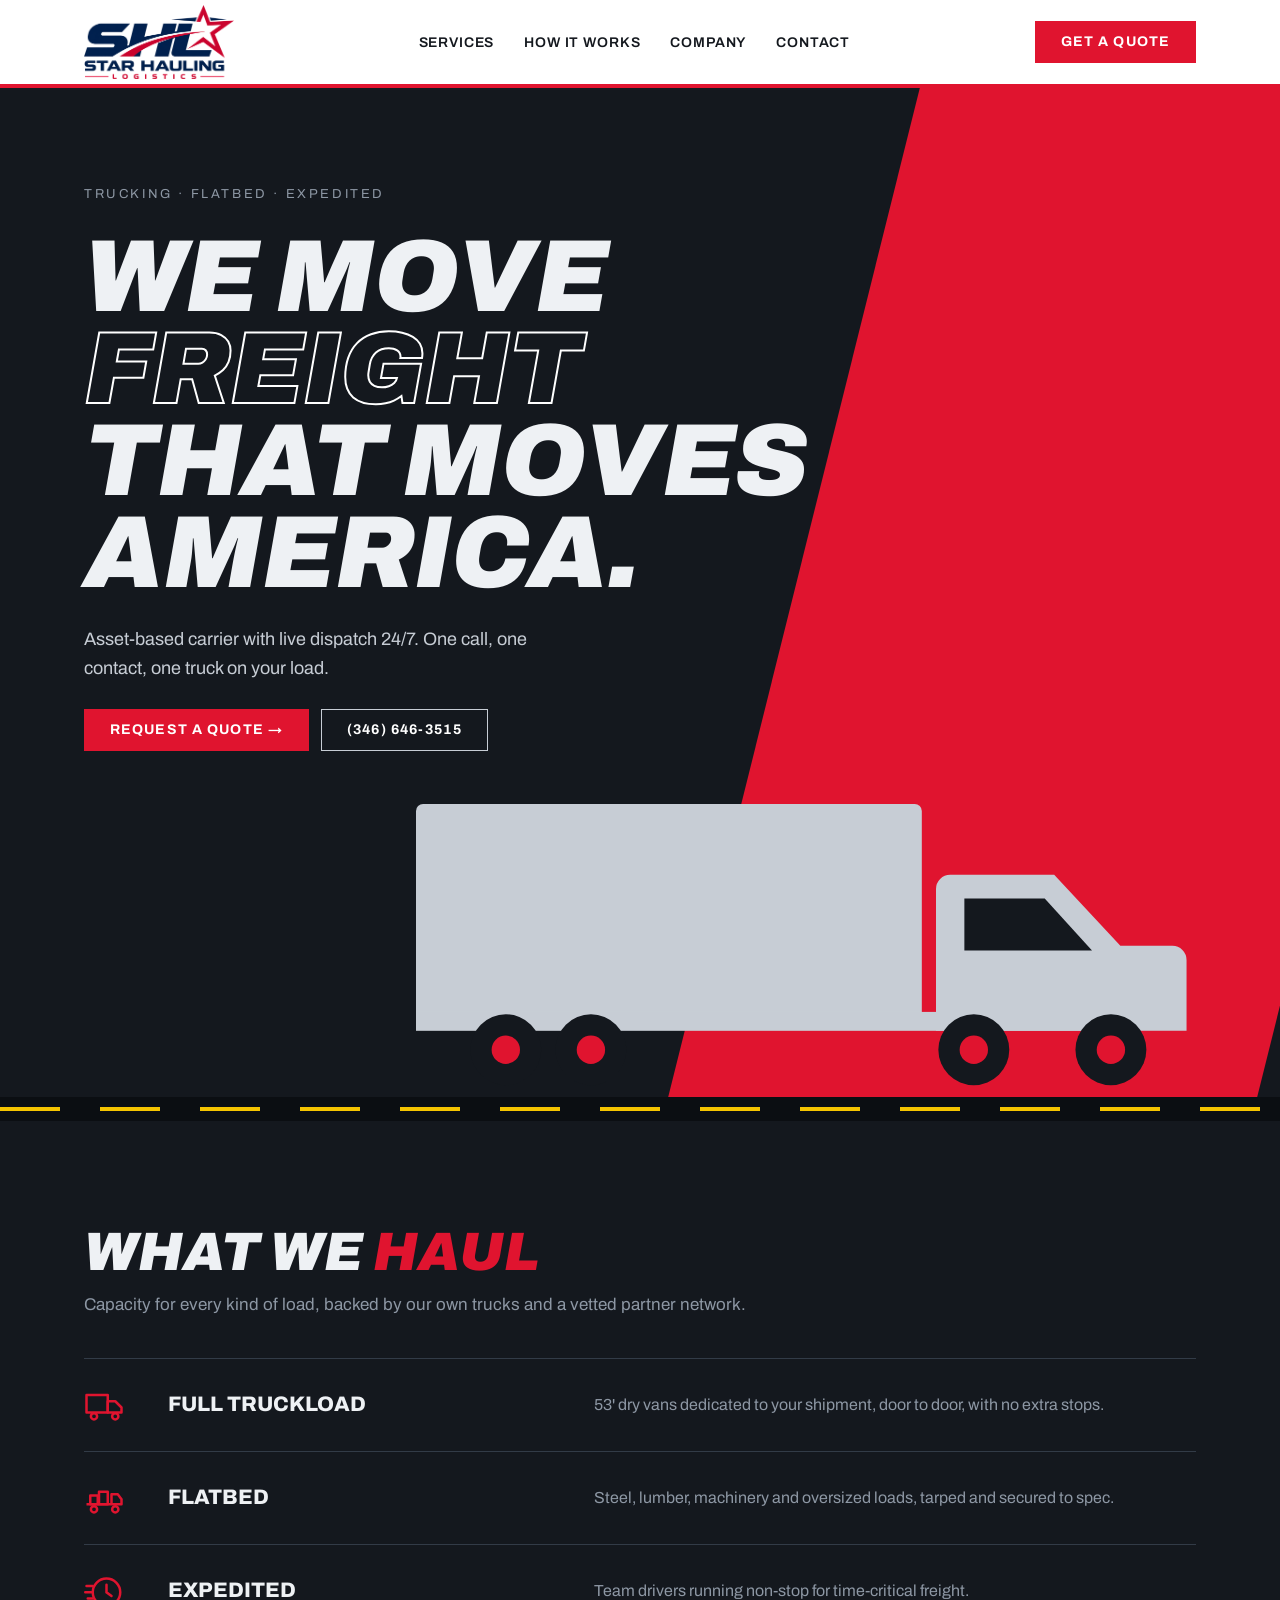
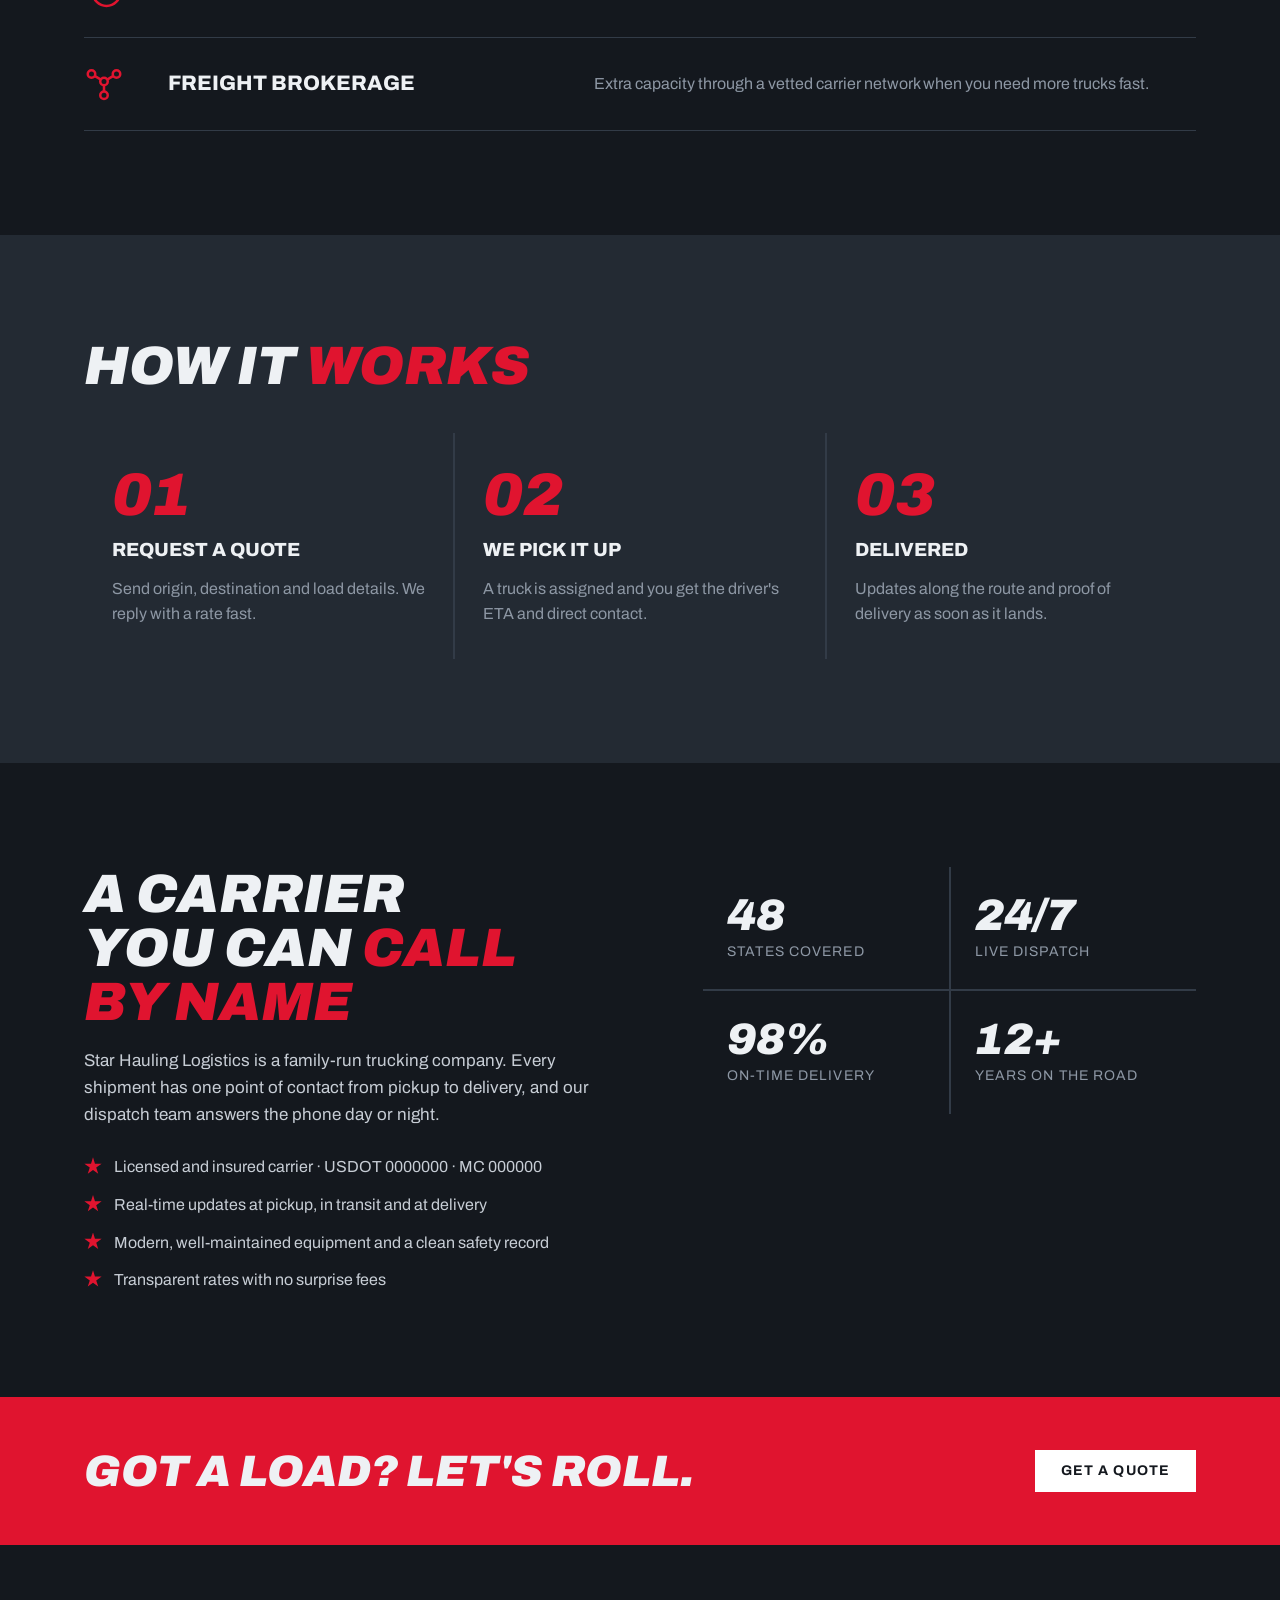
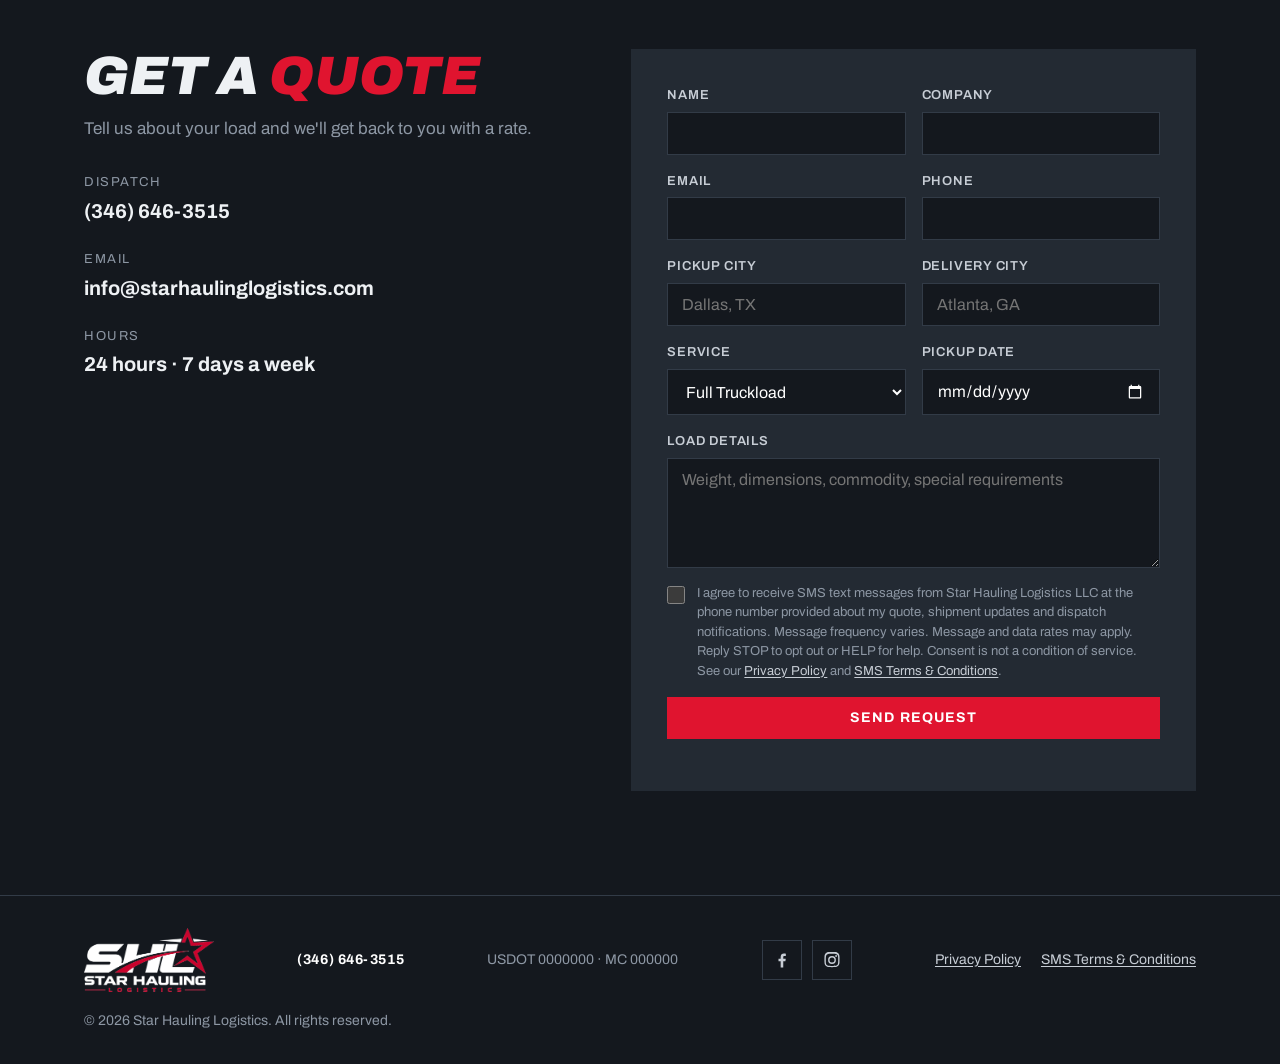
==== index.html @ f2bea444 "Remove quote form honeypot that browser autofill could trip Chrome autofill can fill hidden inputs; " ====
<!doctype html>
<html lang="en">
<head>
  <meta charset="utf-8">
  <meta name="viewport" content="width=device-width, initial-scale=1">
  <title>Star Hauling Logistics | Trucking, Flatbed &amp; Expedited Freight</title>
  <meta name="description" content="Star Hauling Logistics is an asset-based trucking company offering full truckload, flatbed, expedited freight and brokerage with 24/7 live dispatch.">
  <meta name="robots" content="noindex, nofollow">
  <meta property="og:title" content="Star Hauling Logistics">
  <meta property="og:description" content="Full truckload, flatbed and expedited freight with 24/7 live dispatch.">
  <meta property="og:image" content="assets/logo.png">
  <meta name="theme-color" content="#14181E">
  <link rel="icon" href="assets/favicon.ico" sizes="any">
  <link rel="icon" type="image/png" href="assets/favicon.png">
  <link rel="apple-touch-icon" href="assets/apple-touch-icon.png">
  <link rel="preconnect" href="https://fonts.googleapis.com">
  <link rel="preconnect" href="https://fonts.gstatic.com" crossorigin>
  <link rel="stylesheet" href="https://fonts.googleapis.com/css2?family=Archivo:ital,wght@0,400;0,600;0,700;0,800;0,900;1,900&display=swap">
  <link rel="stylesheet" href="styles.css">
</head>
<body>
  <a class="skip" href="#main">Skip to content</a>

  <header class="site-header">
    <nav class="container nav" aria-label="Main">
      <a class="nav-logo" href="#top" aria-label="Star Hauling Logistics, home">
        <img src="assets/logo.png" alt="Star Hauling Logistics" width="640" height="314">
      </a>
      <button class="nav-toggle" type="button" aria-expanded="false" aria-controls="nav-links" aria-label="Open menu">
        <span></span><span></span><span></span>
      </button>
      <ul class="nav-links" id="nav-links">
        <li><a href="#services">Services</a></li>
        <li><a href="#how-it-works">How it works</a></li>
        <li><a href="#company">Company</a></li>
        <li><a href="#contact">Contact</a></li>
        <li class="mobile-cta"><a class="btn btn-red" href="#contact">Get a Quote</a></li>
      </ul>
      <a class="btn btn-red nav-cta" href="#contact">Get a Quote</a>
    </nav>
  </header>

  <main id="main">
    <section class="hero" id="top">
      <div class="container">
        <span class="tag">Trucking · Flatbed · Expedited</span>
        <h1>We move <span>freight</span> that moves America.</h1>
        <p class="lead">Asset-based carrier with live dispatch 24/7. One call, one contact, one truck on your load.</p>
        <div class="cta-row">
          <a class="btn btn-red" href="#contact">Request a Quote →</a>
          <a class="btn btn-line" href="tel:+13466463515">(346) 646-3515</a>
        </div>
        <svg class="truck" viewBox="0 0 330 132" role="img" aria-label="Star Hauling truck">
          <rect x="0" y="8" width="214" height="92" rx="3" fill="currentColor"/>
          <rect x="0" y="96" width="300" height="8" fill="currentColor"/>
          <path d="M220 104V44a6 6 0 0 1 6-6h44l28 30h22a6 6 0 0 1 6 6v30z" fill="currentColor"/>
          <path class="detail" d="M232 48h34l20 22h-54z"/>
          <g class="detail"><circle cx="38" cy="112" r="15"/><circle cx="74" cy="112" r="15"/><circle cx="236" cy="112" r="15"/><circle cx="294" cy="112" r="15"/></g>
          <g class="hub"><circle cx="38" cy="112" r="6"/><circle cx="74" cy="112" r="6"/><circle cx="236" cy="112" r="6"/><circle cx="294" cy="112" r="6"/></g>
        </svg>
      </div>
    </section>
    <div class="road" aria-hidden="true"></div>

    <section class="section" id="services">
      <div class="container">
        <div class="section-head">
          <h2 class="h2">What we <i>haul</i></h2>
          <p>Capacity for every kind of load, backed by our own trucks and a vetted partner network.</p>
        </div>
        <div class="rows">
          <div class="row">
            <svg viewBox="0 0 32 32" aria-hidden="true"><g fill="none" stroke="currentColor" stroke-width="2" stroke-linejoin="round"><rect x="2" y="8" width="17" height="14"/><path d="M19 13h6l5 5v4H19z"/><circle cx="8" cy="25" r="2.5"/><circle cx="25" cy="25" r="2.5"/></g></svg>
            <h3>Full Truckload</h3>
            <p>53' dry vans dedicated to your shipment, door to door, with no extra stops.</p>
          </div>
          <div class="row">
            <svg viewBox="0 0 32 32" aria-hidden="true"><g fill="none" stroke="currentColor" stroke-width="2" stroke-linejoin="round"><path d="M2 21h20M22 21V13h5l3 4v4h-8"/><rect x="5" y="14" width="6" height="7"/><rect x="12" y="11" width="7" height="10"/><circle cx="8" cy="25" r="2.5"/><circle cx="25" cy="25" r="2.5"/></g></svg>
            <h3>Flatbed</h3>
            <p>Steel, lumber, machinery and oversized loads, tarped and secured to spec.</p>
          </div>
          <div class="row">
            <svg viewBox="0 0 32 32" aria-hidden="true"><g fill="none" stroke="currentColor" stroke-width="2" stroke-linecap="round"><circle cx="18" cy="17" r="11"/><path d="M18 11v6l4 3M2 12h5M1 17h5M3 22h4"/></g></svg>
            <h3>Expedited</h3>
            <p>Team drivers running non-stop for time-critical freight.</p>
          </div>
          <div class="row">
            <svg viewBox="0 0 32 32" aria-hidden="true"><g fill="none" stroke="currentColor" stroke-width="2"><circle cx="6" cy="8" r="3"/><circle cx="26" cy="8" r="3"/><circle cx="16" cy="25" r="3"/><circle cx="16" cy="14" r="3"/><path d="M8.5 9.5l5 3M23.5 9.5l-5 3M16 17v5"/></g></svg>
            <h3>Freight Brokerage</h3>
            <p>Extra capacity through a vetted carrier network when you need more trucks fast.</p>
          </div>
        </div>
      </div>
    </section>

    <section class="section section-alt" id="how-it-works">
      <div class="container">
        <div class="section-head">
          <h2 class="h2">How it <i>works</i></h2>
        </div>
        <div class="steps">
          <div class="step"><b>01</b><h3>Request a quote</h3><p>Send origin, destination and load details. We reply with a rate fast.</p></div>
          <div class="step"><b>02</b><h3>We pick it up</h3><p>A truck is assigned and you get the driver's ETA and direct contact.</p></div>
          <div class="step"><b>03</b><h3>Delivered</h3><p>Updates along the route and proof of delivery as soon as it lands.</p></div>
        </div>
      </div>
    </section>

    <section class="section" id="company">
      <div class="container company">
        <div>
          <h2 class="h2">A carrier you can <i>call by name</i></h2>
          <p class="body">Star Hauling Logistics is a family-run trucking company. Every shipment has one point of contact from pickup to delivery, and our dispatch team answers the phone day or night.</p>
          <ul class="checks">
            <li>Licensed and insured carrier · USDOT 0000000 · MC 000000</li>
            <li>Real-time updates at pickup, in transit and at delivery</li>
            <li>Modern, well-maintained equipment and a clean safety record</li>
            <li>Transparent rates with no surprise fees</li>
          </ul>
        </div>
        <div class="facts">
          <div class="fact"><b>48</b><span>States covered</span></div>
          <div class="fact"><b>24/7</b><span>Live dispatch</span></div>
          <div class="fact"><b>98%</b><span>On-time delivery</span></div>
          <div class="fact"><b>12+</b><span>Years on the road</span></div>
        </div>
      </div>
    </section>

    <section class="band">
      <div class="container">
        <h2>Got a load? Let's roll.</h2>
        <a class="btn btn-white" href="#contact">Get a Quote</a>
      </div>
    </section>

    <section class="section" id="contact">
      <div class="container contact">
        <div class="contact-info">
          <div class="section-head" style="margin-bottom:8px">
            <h2 class="h2">Get a <i>quote</i></h2>
            <p>Tell us about your load and we'll get back to you with a rate.</p>
          </div>
          <div class="contact-item"><span>Dispatch</span><a href="tel:+13466463515">(346) 646-3515</a></div>
          <div class="contact-item"><span>Email</span><a href="mailto:info@starhaulinglogistics.com">info@starhaulinglogistics.com</a></div>
          <div class="contact-item"><span>Hours</span><p>24 hours · 7 days a week</p></div>
        </div>
        <form id="quote-form" action="https://formsubmit.co/ajax/info@starhaulinglogistics.com" method="POST" novalidate>
          <div class="two">
            <label for="f-name">Name<input id="f-name" name="name" autocomplete="name" required></label>
            <label for="f-company">Company<input id="f-company" name="company" autocomplete="organization"></label>
          </div>
          <div class="two">
            <label for="f-email">Email<input id="f-email" name="email" type="email" autocomplete="email" required></label>
            <label for="f-phone">Phone<input id="f-phone" name="phone" type="tel" autocomplete="tel"></label>
          </div>
          <div class="two">
            <label for="f-from">Pickup city<input id="f-from" name="pickup" placeholder="Dallas, TX" required></label>
            <label for="f-to">Delivery city<input id="f-to" name="delivery" placeholder="Atlanta, GA" required></label>
          </div>
          <div class="two">
            <label for="f-service">Service<select id="f-service" name="service"><option>Full Truckload</option><option>Flatbed</option><option>Expedited</option><option>Freight Brokerage</option></select></label>
            <label for="f-date">Pickup date<input id="f-date" name="date" type="date"></label>
          </div>
          <label for="f-details">Load details<textarea id="f-details" name="details" placeholder="Weight, dimensions, commodity, special requirements"></textarea></label>
          <label class="consent" for="f-sms">
            <input id="f-sms" name="sms_consent" type="checkbox" value="yes">
            <span>I agree to receive SMS text messages from Star Hauling Logistics LLC at the phone number provided about my quote, shipment updates and dispatch notifications. Message frequency varies. Message and data rates may apply. Reply STOP to opt out or HELP for help. Consent is not a condition of service. See our <a href="privacy.html">Privacy Policy</a> and <a href="terms.html">SMS Terms &amp; Conditions</a>.</span>
          </label>
          <button class="btn btn-red" type="submit">Send request</button>
          <p class="form-note" id="form-status" role="status" aria-live="polite"></p>
        </form>
      </div>
    </section>
  </main>

  <footer class="site-footer">
    <div class="container">
      <img src="assets/logo-white.png" alt="Star Hauling Logistics" width="640" height="314">
      <a class="footer-phone" href="tel:+13466463515">(346) 646-3515</a>
      <span>USDOT 0000000 · MC 000000</span>
      <nav class="social" aria-label="Social media">
        <a href="https://www.facebook.com/share/1PZ67UHdjr/?mibextid=wwXIfr" target="_blank" rel="noopener" aria-label="Star Hauling Logistics on Facebook">
          <svg viewBox="0 0 24 24" width="20" height="20" aria-hidden="true" focusable="false"><path fill="currentColor" d="M13.5 21v-7.5h2.6l.4-3h-3V8.6c0-.9.3-1.5 1.5-1.5h1.6V4.4c-.3 0-1.2-.1-2.3-.1-2.3 0-3.9 1.4-3.9 4v2.2H7.8v3h2.6V21h3.1z"/></svg>
        </a>
        <a href="https://www.instagram.com/starhaulinglogisticsllc?xtok=eWZoY282anFxYng4&amp;utm_source=qr" target="_blank" rel="noopener" aria-label="Star Hauling Logistics on Instagram">
          <svg viewBox="0 0 24 24" width="20" height="20" aria-hidden="true" focusable="false"><path fill="currentColor" d="M12 7.3a4.7 4.7 0 1 0 0 9.4 4.7 4.7 0 0 0 0-9.4zm0 7.7a3 3 0 1 1 0-6 3 3 0 0 1 0 6zm4.9-8.9a1.1 1.1 0 1 0 0 2.2 1.1 1.1 0 0 0 0-2.2zM21 7.9c-.1-1.5-.4-2.8-1.5-3.9S17.1 2.6 15.6 2.5C14 2.4 10 2.4 8.4 2.5 6.9 2.6 5.6 2.9 4.5 4S3.1 6.4 3 7.9C2.9 9.5 2.9 13.5 3 15.1c.1 1.5.4 2.8 1.5 3.9s2.4 1.4 3.9 1.5c1.6.1 5.6.1 7.2 0 1.5-.1 2.8-.4 3.9-1.5s1.4-2.4 1.5-3.9c.1-1.6.1-5.6 0-7.2zm-2 9.1a3 3 0 0 1-1.7 1.7c-1.2.5-3.9.4-5.3.4s-4.1.1-5.3-.4A3 3 0 0 1 5 17c-.5-1.2-.4-3.9-.4-5.1s-.1-3.9.4-5.1A3 3 0 0 1 6.7 5c1.2-.5 3.9-.4 5.3-.4s4.1-.1 5.3.4A3 3 0 0 1 19 6.7c.5 1.2.4 3.9.4 5.1s.1 4-.4 5.2z"/></svg>
        </a>
      </nav>
      <nav class="legal-links" aria-label="Legal">
        <a href="privacy.html">Privacy Policy</a>
        <a href="terms.html">SMS Terms &amp; Conditions</a>
      </nav>
      <span>© <span id="year">2026</span> Star Hauling Logistics. All rights reserved.</span>
    </div>
  </footer>

  <script src="main.js"></script>
</body>
</html>
---- styles.css ----
/* Star Hauling Logistics — Industrial theme (option 2, white navbar) */
:root {
  --graph: #14181E;
  --steel: #232A33;
  --line: #323B47;
  --red: #E0142F;
  --red-dark: #B80F26;
  --silver: #C7CDD5;
  --dim: #8D97A4;
  --navy: #0A2150;
  --yellow: #F5C400;
  --white: #FFFFFF;
  --pad: clamp(20px, 5vw, 72px);
  --max: 1240px;
  --font: "Archivo", system-ui, -apple-system, "Segoe UI", sans-serif;
}

* { box-sizing: border-box; }
html { scroll-behavior: smooth; scroll-padding-top: 96px; }
body { margin: 0; background: var(--graph); color: #EEF1F4; font-family: var(--font); font-size: 16px; line-height: 1.6; -webkit-font-smoothing: antialiased; }
img { max-width: 100%; display: block; }
a { color: inherit; text-decoration: none; }
h1, h2, h3, p { margin: 0; }
.container { max-width: var(--max); margin: 0 auto; padding-inline: var(--pad); }
.skip { position: absolute; left: -999px; top: 8px; background: var(--white); color: var(--graph); padding: 8px 14px; z-index: 100; }
.skip:focus { left: 8px; }
:focus-visible { outline: 3px solid var(--yellow); outline-offset: 3px; }

/* Buttons */
.btn { display: inline-flex; align-items: center; justify-content: center; gap: 8px; padding: 14px 26px; font: 700 14px/1 var(--font); letter-spacing: .08em; text-transform: uppercase; border: 0; cursor: pointer; transition: background .15s, color .15s, box-shadow .15s; white-space: nowrap; }
.btn-red { background: var(--red); color: var(--white); }
.btn-red:hover { background: var(--red-dark); }
.btn-line { color: var(--white); box-shadow: inset 0 0 0 1px var(--silver); }
.btn-line:hover { box-shadow: inset 0 0 0 2px var(--white); }
.btn-white { background: var(--white); color: var(--graph); }
.btn-white:hover { background: var(--silver); }

/* Header */
.site-header { position: sticky; top: 0; z-index: 50; background: var(--white); border-bottom: 4px solid var(--red); }
.nav { display: flex; align-items: center; justify-content: space-between; gap: 24px; min-height: 84px; }
.nav-logo img { width: 150px; height: auto; }
.nav-links { display: flex; align-items: center; gap: 30px; list-style: none; margin: 0; padding: 0; }
.nav-links a { color: var(--graph); font-weight: 600; font-size: 14px; letter-spacing: .06em; text-transform: uppercase; padding: 6px 0; border-bottom: 2px solid transparent; }
.nav-links a:hover { border-color: var(--red); }
.nav-toggle { display: none; background: none; border: 0; padding: 10px; cursor: pointer; color: var(--graph); }
.nav-toggle span { display: block; width: 26px; height: 3px; background: currentColor; margin: 5px 0; transition: transform .2s, opacity .2s; }

@media (max-width: 900px) {
  .nav-toggle { display: block; }
  .nav-cta { display: none; }
  .nav-links { position: absolute; top: 100%; left: 0; right: 0; flex-direction: column; align-items: stretch; gap: 0; background: var(--white); border-bottom: 4px solid var(--red); padding: 8px var(--pad) 20px; display: none; }
  .nav-links.open { display: flex; }
  .nav-links li a { display: block; padding: 14px 0; border-bottom: 1px solid #E4E7EB; }
  .nav-links .mobile-cta { margin-top: 14px; }
  .nav-links .mobile-cta a { border: 0; color: var(--white); text-align: center; padding: 16px; }
  .nav-toggle[aria-expanded="true"] span:nth-child(1) { transform: translateY(8px) rotate(45deg); }
  .nav-toggle[aria-expanded="true"] span:nth-child(2) { opacity: 0; }
  .nav-toggle[aria-expanded="true"] span:nth-child(3) { transform: translateY(-8px) rotate(-45deg); }
}
@media (min-width: 901px) { .nav-links .mobile-cta { display: none; } }

/* Hero */
.hero { position: relative; overflow: hidden; padding-top: clamp(48px, 8vw, 96px); }
.hero::after { content: ""; position: absolute; right: -8%; top: 0; bottom: 0; width: 46%; background: var(--red); transform: skewX(-14deg); }
.hero .container { position: relative; z-index: 1; display: grid; gap: 26px; }
.tag { font-size: 13px; letter-spacing: .2em; text-transform: uppercase; color: var(--dim); }
.hero h1 { font-weight: 900; font-style: italic; font-size: clamp(44px, 8vw, 108px); line-height: .9; letter-spacing: -.01em; text-transform: uppercase; max-width: 11ch; }
.hero h1 span { color: transparent; -webkit-text-stroke: 2px var(--white); }
.hero .lead { max-width: 46ch; color: var(--silver); font-size: 18px; }
.cta-row { display: flex; flex-wrap: wrap; gap: 12px; }
.truck { color: var(--silver); max-width: 780px; width: 100%; margin-left: auto; margin-top: 8px; }
.truck .detail { fill: var(--graph); }
.truck .hub { fill: var(--red); }
.road { position: relative; z-index: 1; height: 24px; background: repeating-linear-gradient(90deg, var(--yellow) 0 60px, transparent 60px 100px) center / 100% 4px no-repeat, #0B0E12; }
@media (prefers-reduced-motion: no-preference) {
  .road { animation: road 1.6s linear infinite; background-size: 100% 4px; }
  @keyframes road { to { background-position: -100px center, 0 0; } }
}
@media (max-width: 860px) { .hero::after { width: 60%; right: -32%; } }

/* Sections */
.section { padding-block: clamp(64px, 9vw, 104px); }
.section-alt { background: var(--steel); }
.section-head { display: grid; gap: 12px; margin-bottom: 40px; max-width: 720px; }
.section-head p { color: var(--dim); font-size: 17px; }
.h2 { font-weight: 900; font-style: italic; font-size: clamp(32px, 4.4vw, 54px); line-height: 1; text-transform: uppercase; text-wrap: balance; }
.h2 i { color: var(--red); }

/* Services */
.rows { border-top: 1px solid var(--line); }
.row { display: grid; grid-template-columns: 60px 1fr 1.5fr; gap: 24px; align-items: center; padding: 26px 0; border-bottom: 1px solid var(--line); }
.row svg { width: 40px; height: 40px; color: var(--red); }
.row h3 { font-size: 21px; font-weight: 800; text-transform: uppercase; }
.row p { color: var(--dim); }
@media (max-width: 760px) { .row { grid-template-columns: 44px 1fr; gap: 6px 16px; } .row p { grid-column: 2; } }

/* Steps */
.steps { display: grid; grid-template-columns: repeat(3, 1fr); gap: 2px; background: var(--line); }
.step { background: var(--steel); padding: 32px 28px; display: grid; gap: 10px; align-content: start; }
.step b { font-size: 60px; font-weight: 900; font-style: italic; line-height: 1; color: var(--red); font-variant-numeric: tabular-nums; }
.step h3 { font-size: 19px; text-transform: uppercase; font-weight: 800; }
.step p { color: var(--dim); }
@media (max-width: 760px) { .steps { grid-template-columns: 1fr; } }

/* Company */
.company { display: grid; grid-template-columns: 1.1fr 1fr; gap: clamp(32px, 6vw, 80px); align-items: start; }
.company p.body { color: var(--silver); font-size: 17px; margin-top: 18px; max-width: 58ch; }
.facts { display: grid; grid-template-columns: 1fr 1fr; gap: 2px; background: var(--line); }
.fact { background: var(--graph); padding: 26px 24px; display: grid; gap: 4px; }
.fact b { font-size: 44px; font-weight: 900; font-style: italic; line-height: 1; font-variant-numeric: tabular-nums; }
.fact span { color: var(--dim); font-size: 14px; text-transform: uppercase; letter-spacing: .08em; }
.checks { list-style: none; padding: 0; margin: 26px 0 0; display: grid; gap: 12px; }
.checks li { display: flex; gap: 12px; color: var(--silver); }
.checks li::before { content: ""; flex: none; width: 18px; height: 18px; margin-top: 3px; background: var(--red); clip-path: polygon(50% 0, 61% 35%, 98% 35%, 68% 57%, 79% 91%, 50% 70%, 21% 91%, 32% 57%, 2% 35%, 39% 35%); }
@media (max-width: 860px) { .company { grid-template-columns: 1fr; } }

/* Band */
.band { background: var(--red); }
.band .container { display: flex; flex-wrap: wrap; gap: 20px; justify-content: space-between; align-items: center; padding-block: 52px; }
.band h2 { font-weight: 900; font-style: italic; text-transform: uppercase; font-size: clamp(28px, 3.6vw, 44px); line-height: 1; }

/* Contact */
.contact { display: grid; grid-template-columns: 1fr 1.2fr; gap: clamp(32px, 6vw, 80px); }
.contact-info { display: grid; gap: 22px; align-content: start; }
.contact-item { display: grid; gap: 2px; }
.contact-item span { color: var(--dim); font-size: 13px; text-transform: uppercase; letter-spacing: .12em; }
.contact-item a, .contact-item p { font-size: 20px; font-weight: 700; }
.contact-item a:hover { color: var(--red); }
form { background: var(--steel); padding: clamp(22px, 3vw, 36px); display: grid; gap: 16px; }
.two { display: grid; grid-template-columns: 1fr 1fr; gap: 16px; }
label { display: grid; gap: 6px; font-size: 13px; font-weight: 600; letter-spacing: .06em; text-transform: uppercase; color: var(--silver); min-width: 0; }
input, select, textarea { font: 400 16px var(--font); color: var(--white); background: var(--graph); border: 1px solid var(--line); padding: 12px 14px; width: 100%; min-width: 0; border-radius: 0; color-scheme: dark; }
input:focus, select:focus, textarea:focus { outline: 2px solid var(--red); outline-offset: 0; border-color: var(--red); }
textarea { min-height: 110px; resize: vertical; }
.form-note { font-size: 14px; color: var(--dim); }
.form-ok { font-weight: 600; color: #6EE7A8; }
.form-error { font-weight: 600; color: #FCA5A5; }
#quote-form button:disabled { opacity: .7; cursor: wait; }
@media (max-width: 860px) { .contact { grid-template-columns: 1fr; } }
@media (max-width: 520px) { .two { grid-template-columns: 1fr; } }

/* Footer */
.site-footer { border-top: 1px solid var(--line); padding-block: 32px; color: var(--dim); font-size: 14px; }
.site-footer .container { display: flex; flex-wrap: wrap; gap: 18px 32px; justify-content: space-between; align-items: center; }
.site-footer img { width: 130px; height: auto; }
.footer-phone { color: var(--white); font-weight: 700; letter-spacing: .04em; }
.footer-phone:hover { color: var(--red); }
.social { display: flex; gap: 10px; }
.social a { display: inline-flex; align-items: center; justify-content: center; width: 40px; height: 40px; border: 1px solid var(--line); color: var(--silver); transition: background .15s, border-color .15s, color .15s; }
.social a:hover { background: var(--red); border-color: var(--red); color: var(--white); }

/* SMS consent */
.consent { display: flex; gap: 12px; align-items: flex-start; font-size: 13px; font-weight: 400; letter-spacing: 0; text-transform: none; color: var(--dim); line-height: 1.5; }
.consent input { width: 18px; height: 18px; flex: none; margin: 2px 0 0; padding: 0; accent-color: var(--red); }
.consent a, .legal-links a { color: var(--silver); text-decoration: underline; text-underline-offset: 2px; }
.consent a:hover, .legal-links a:hover { color: var(--white); }
.legal-links { display: flex; flex-wrap: wrap; gap: 6px 20px; }

/* Legal pages */
.legal { padding-block: clamp(48px, 7vw, 88px); }
.legal .container { max-width: 880px; }
.legal h1 { font-weight: 900; font-style: italic; text-transform: uppercase; font-size: clamp(34px, 5vw, 56px); line-height: 1; }
.legal .updated { color: var(--dim); font-size: 14px; margin-top: 14px; }
.legal h2 { font-size: 21px; font-weight: 800; text-transform: uppercase; margin-top: 40px; padding-top: 22px; border-top: 1px solid var(--line); }
.legal h3 { font-size: 17px; font-weight: 700; margin-top: 22px; }
.legal p, .legal li { color: var(--silver); }
.legal p { margin-top: 12px; }
.legal ul { margin: 12px 0 0; padding-left: 22px; display: grid; gap: 6px; }
.legal a { color: var(--white); text-decoration: underline; text-underline-offset: 2px; }
.legal a:hover { color: var(--red); }
.legal strong { color: var(--white); }
.legal .callout { margin-top: 18px; padding: 18px 20px; background: var(--steel); border-left: 4px solid var(--red); }
.legal .callout p:first-child { margin-top: 0; }
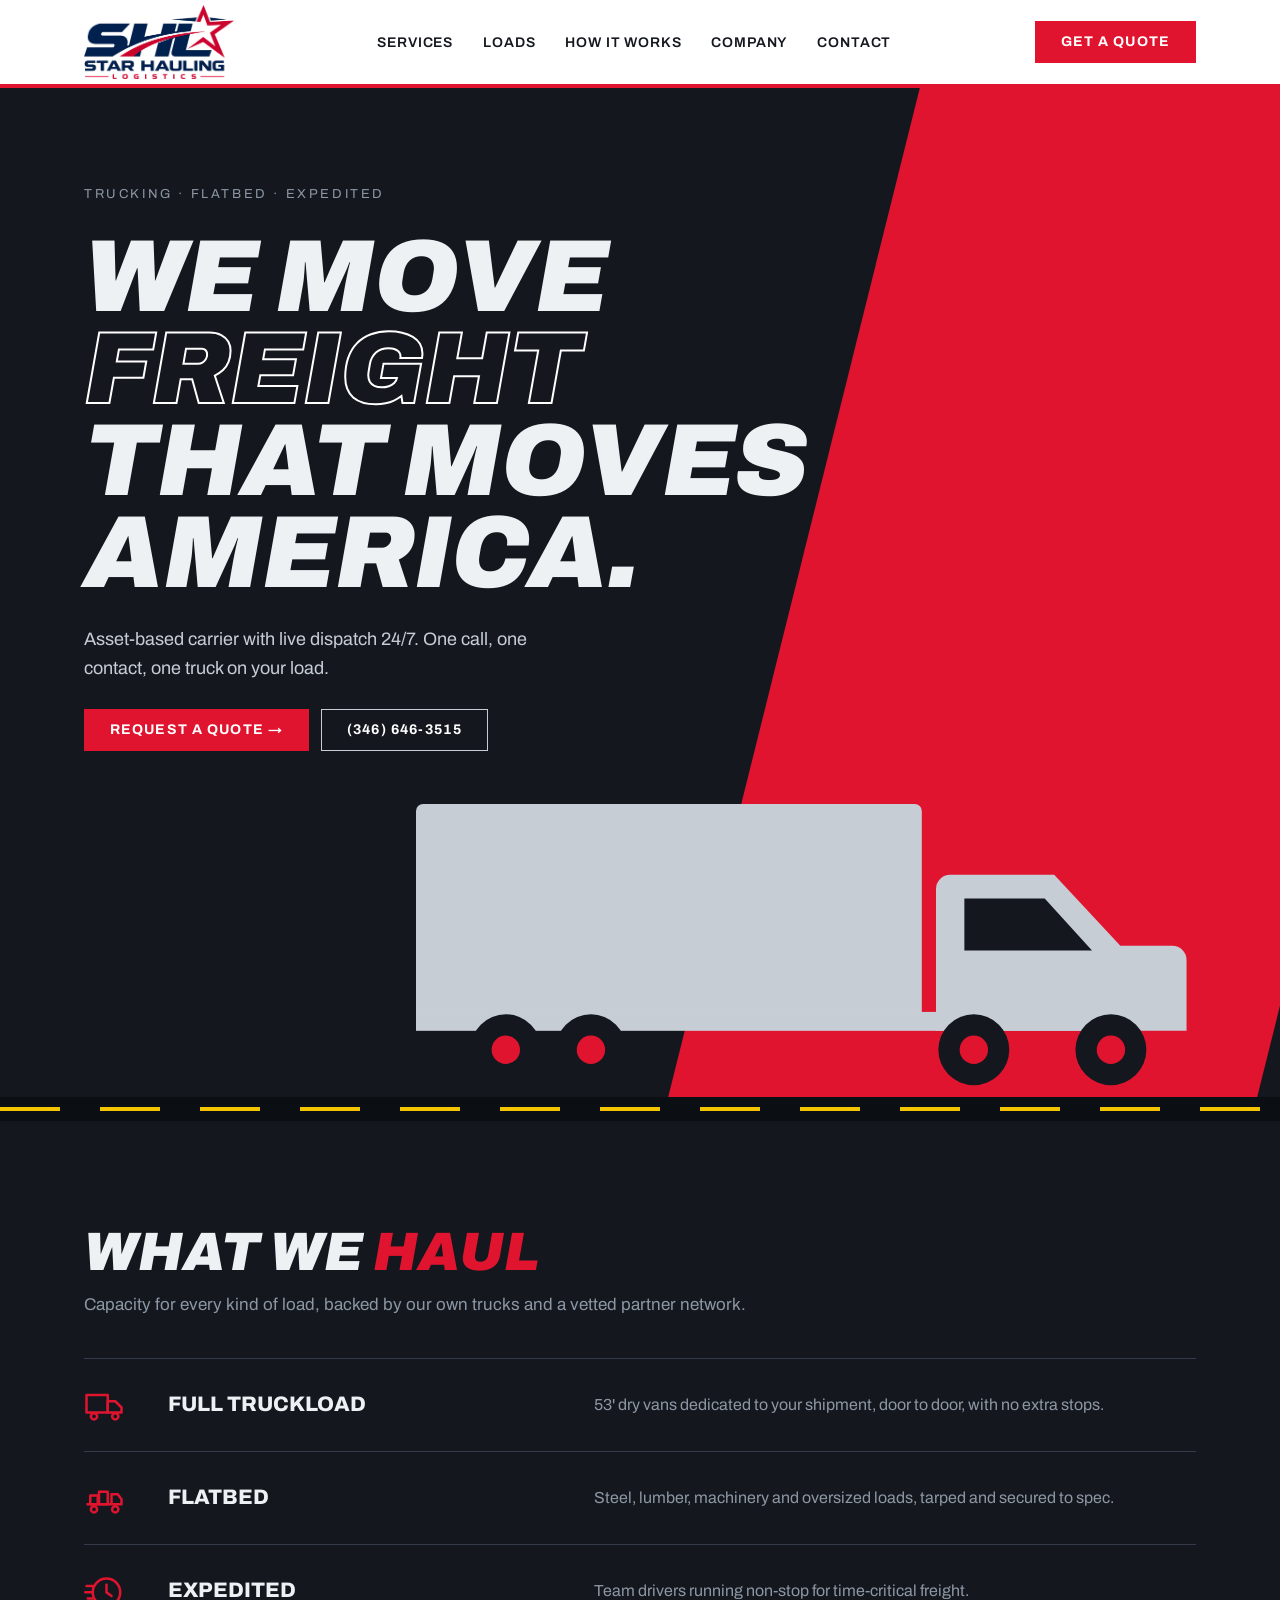
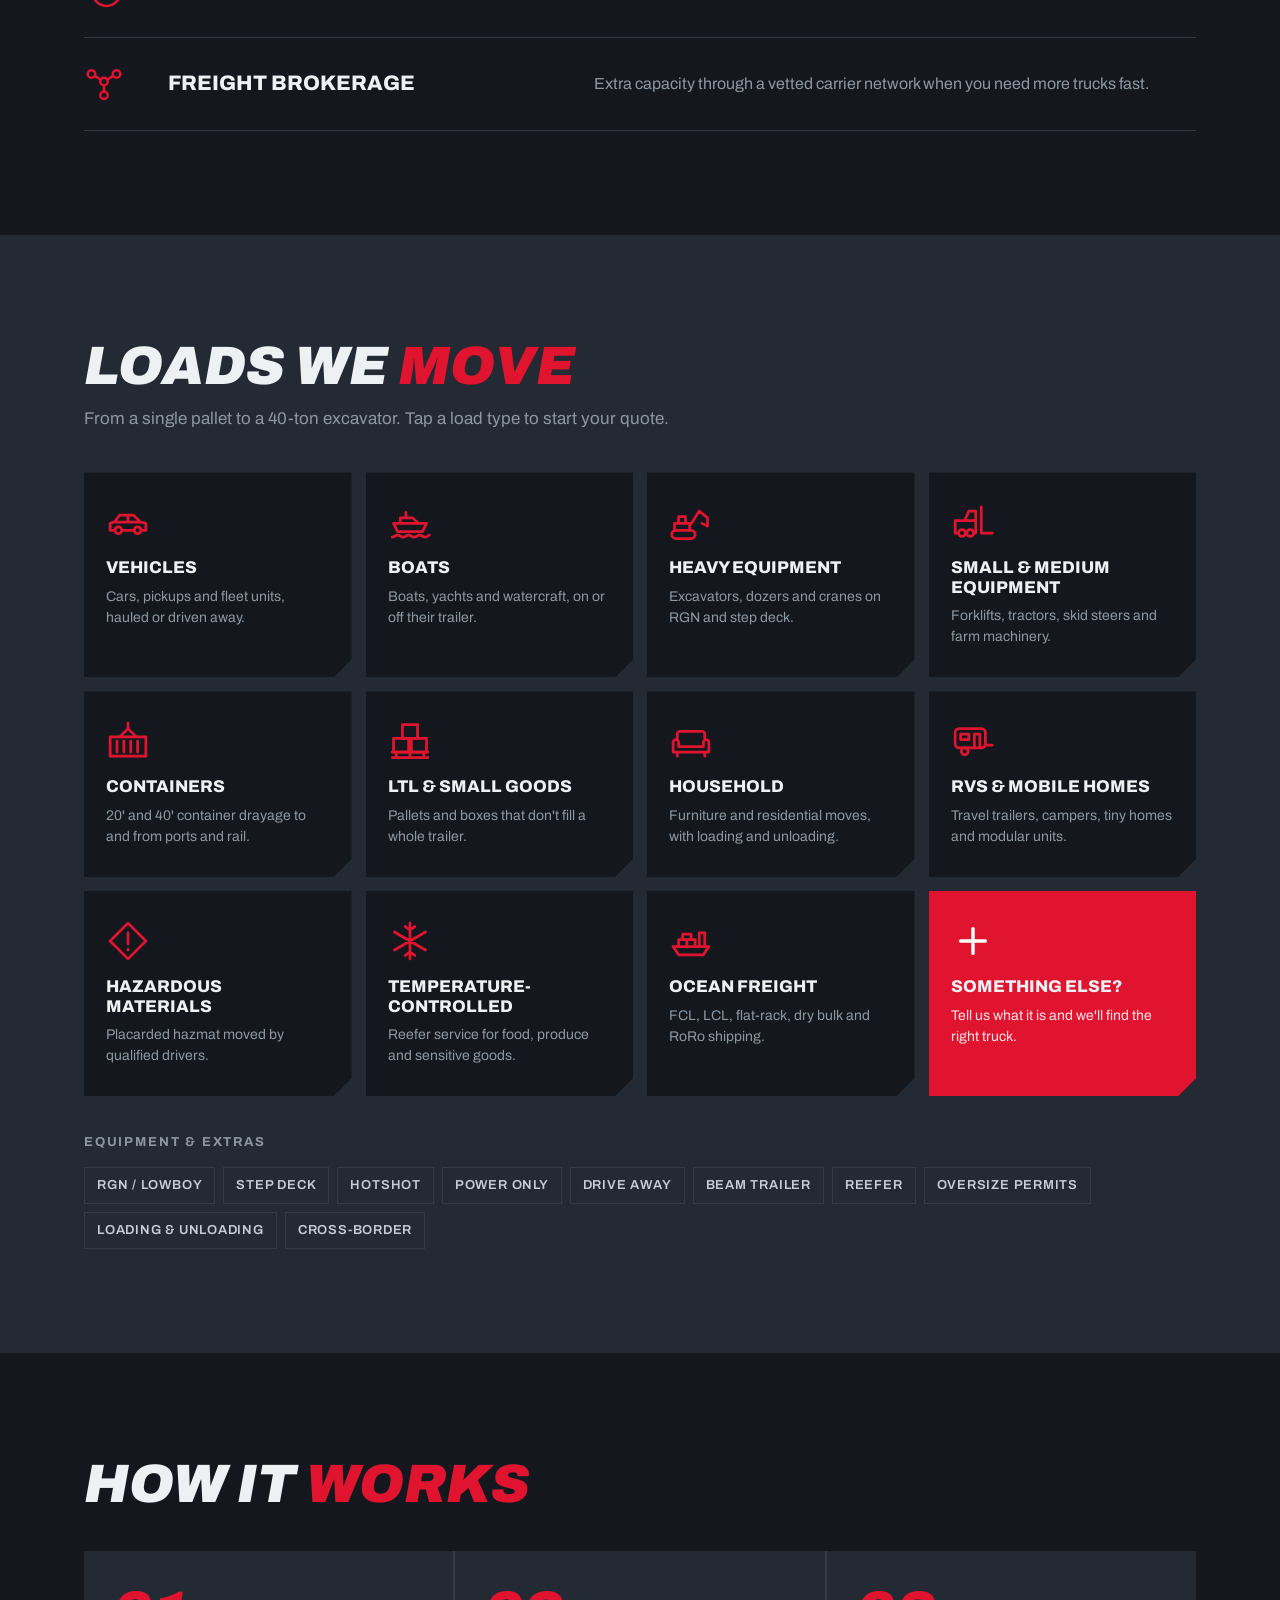
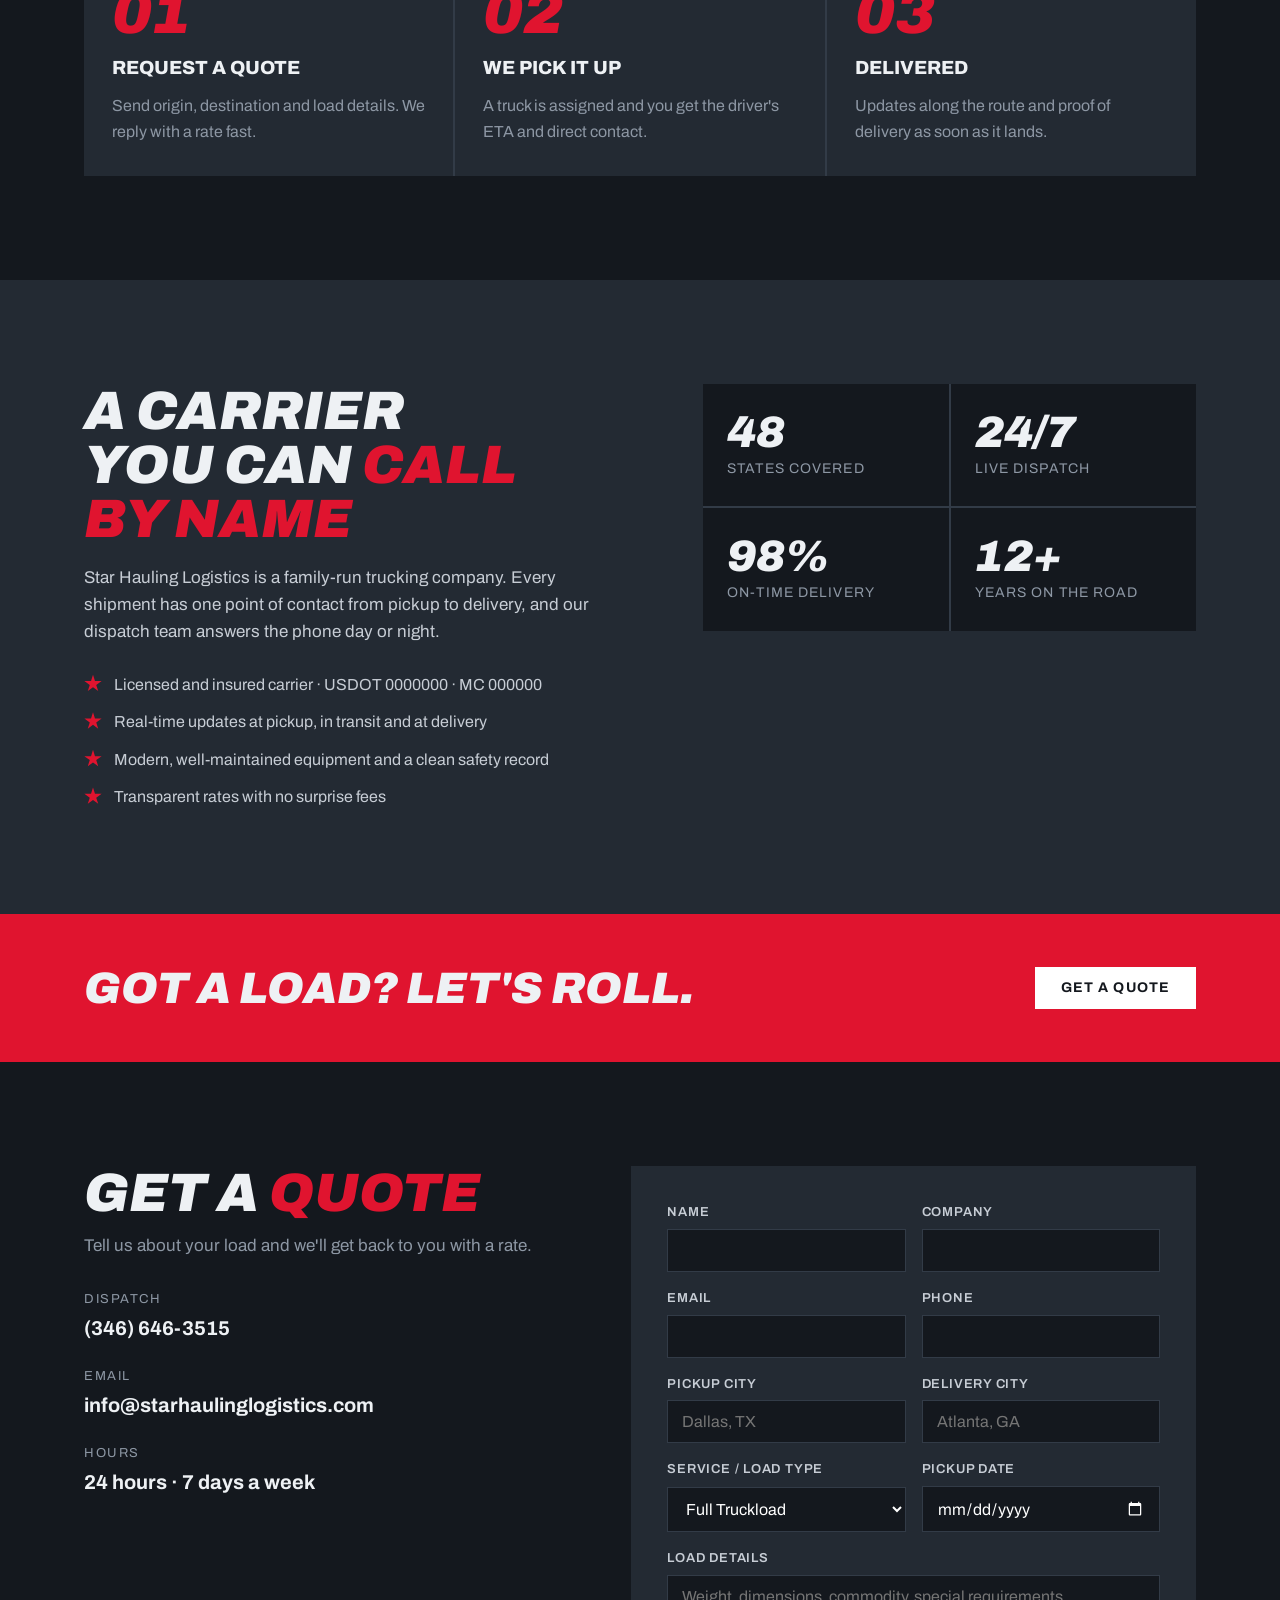
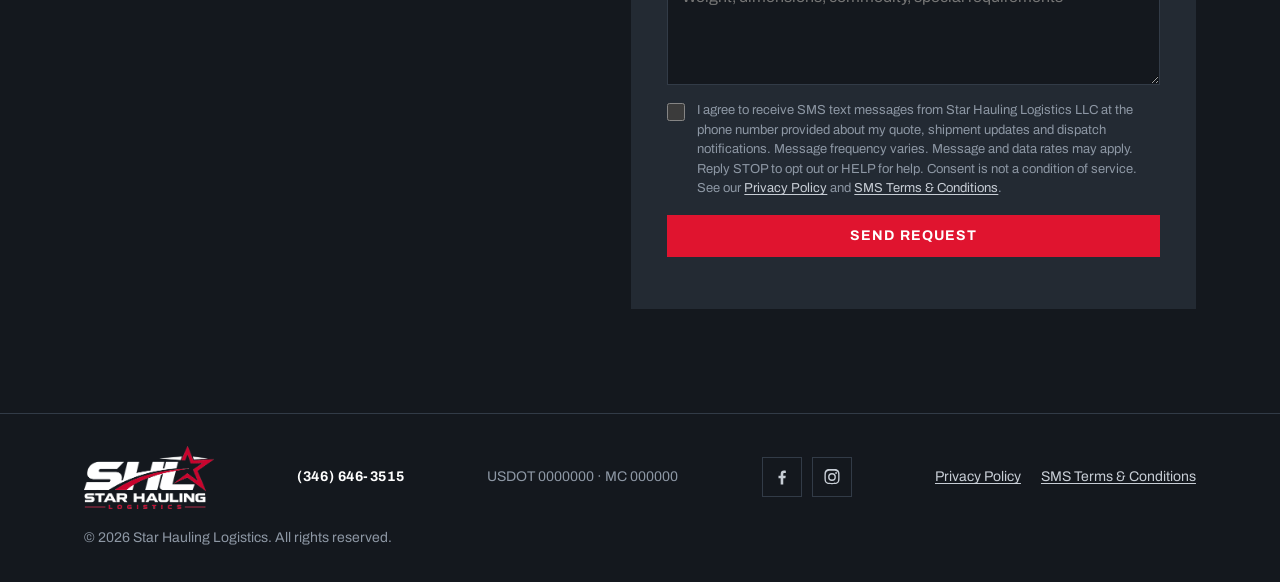
==== commit f8e9b293: "Add 'Loads we move' section with load type tiles and equipment list Adds 11 load categories with inl" ====
--- a/index.html
+++ b/index.html
@@ -31,6 +31,7 @@
       </button>
       <ul class="nav-links" id="nav-links">
         <li><a href="#services">Services</a></li>
+        <li><a href="#loads">Loads</a></li>
         <li><a href="#how-it-works">How it works</a></li>
         <li><a href="#company">Company</a></li>
         <li><a href="#contact">Contact</a></li>
@@ -93,7 +94,84 @@
       </div>
     </section>
 
-    <section class="section section-alt" id="how-it-works">
+    <section class="section section-alt" id="loads">
+      <div class="container">
+        <div class="section-head">
+          <h2 class="h2">Loads we <i>move</i></h2>
+          <p>From a single pallet to a 40-ton excavator. Tap a load type to start your quote.</p>
+        </div>
+        <div class="loads">
+          <a class="load" href="#contact" data-load="Vehicles">
+            <svg viewBox="0 0 32 32" aria-hidden="true"><g fill="none" stroke="currentColor" stroke-width="2" stroke-linejoin="round" stroke-linecap="round"><path d="M6.5 22H3v-5l3-1 4-5h10l5 5 4 1v5h-3.5M11.5 22h9M16 11v5M7 16h18"/><circle cx="9" cy="22" r="2.5"/><circle cx="23" cy="22" r="2.5"/></g></svg>
+            <h3>Vehicles</h3>
+            <p>Cars, pickups and fleet units, hauled or driven away.</p>
+          </a>
+          <a class="load" href="#contact" data-load="Boats">
+            <svg viewBox="0 0 32 32" aria-hidden="true"><g fill="none" stroke="currentColor" stroke-width="2" stroke-linejoin="round" stroke-linecap="round"><path d="M4 17h24l-3 6H7zM9 17v-4h9l4 4M13 13V9"/><path d="M3 27c2 0 2-1.5 4-1.5s2 1.5 4 1.5 2-1.5 4-1.5 2 1.5 4 1.5 2-1.5 4-1.5 2 1.5 4 1.5 2-1.5 3-1.5"/></g></svg>
+            <h3>Boats</h3>
+            <p>Boats, yachts and watercraft, on or off their trailer.</p>
+          </a>
+          <a class="load" href="#contact" data-load="Heavy Equipment">
+            <svg viewBox="0 0 32 32" aria-hidden="true"><g fill="none" stroke="currentColor" stroke-width="2" stroke-linejoin="round" stroke-linecap="round"><rect x="2" y="22" width="17" height="6" rx="3"/><path d="M4 22v-5h11v5M7 17v-5h5v5M15 19l7-11 6 5v6l-4-2"/></g></svg>
+            <h3>Heavy Equipment</h3>
+            <p>Excavators, dozers and cranes on RGN and step deck.</p>
+          </a>
+          <a class="load" href="#contact" data-load="Small/Medium Equipment">
+            <svg viewBox="0 0 32 32" aria-hidden="true"><g fill="none" stroke="currentColor" stroke-width="2" stroke-linejoin="round" stroke-linecap="round"><path d="M5.5 24H3v-9h7l3-7h5v16h-1.5M10.5 24h1M10 15h8M22 5v19h8"/><circle cx="8" cy="24" r="2.5"/><circle cx="14" cy="24" r="2.5"/></g></svg>
+            <h3>Small &amp; Medium Equipment</h3>
+            <p>Forklifts, tractors, skid steers and farm machinery.</p>
+          </a>
+          <a class="load" href="#contact" data-load="Containers">
+            <svg viewBox="0 0 32 32" aria-hidden="true"><g fill="none" stroke="currentColor" stroke-width="2" stroke-linejoin="round" stroke-linecap="round"><rect x="3" y="13" width="26" height="14"/><path d="M8 16v8M13 16v8M18 16v8M23 16v8M10 13l6-6 6 6M16 7V3"/></g></svg>
+            <h3>Containers</h3>
+            <p>20' and 40' container drayage to and from ports and rail.</p>
+          </a>
+          <a class="load" href="#contact" data-load="LTL / Small Goods">
+            <svg viewBox="0 0 32 32" aria-hidden="true"><g fill="none" stroke="currentColor" stroke-width="2" stroke-linejoin="round" stroke-linecap="round"><rect x="4" y="14" width="11" height="10"/><rect x="17" y="14" width="11" height="10"/><rect x="10.5" y="4" width="11" height="10"/><path d="M3 24h26M3 28h26M6 24v4M16 24v4M26 24v4"/></g></svg>
+            <h3>LTL &amp; Small Goods</h3>
+            <p>Pallets and boxes that don't fill a whole trailer.</p>
+          </a>
+          <a class="load" href="#contact" data-load="Household">
+            <svg viewBox="0 0 32 32" aria-hidden="true"><g fill="none" stroke="currentColor" stroke-width="2" stroke-linejoin="round" stroke-linecap="round"><path d="M6 15v-4a2 2 0 0 1 2-2h16a2 2 0 0 1 2 2v4M3 17a2 2 0 0 1 4 0v3h18v-3a2 2 0 0 1 4 0v7H3zM6 24v3M26 24v3"/></g></svg>
+            <h3>Household</h3>
+            <p>Furniture and residential moves, with loading and unloading.</p>
+          </a>
+          <a class="load" href="#contact" data-load="RVs &amp; Mobile Homes">
+            <svg viewBox="0 0 32 32" aria-hidden="true"><g fill="none" stroke="currentColor" stroke-width="2" stroke-linejoin="round" stroke-linecap="round"><rect x="3" y="7" width="22" height="14" rx="3"/><rect x="7" y="11" width="6" height="4"/><path d="M17 21V11h4v10M25 19h5"/><circle cx="10" cy="23.5" r="2.5"/></g></svg>
+            <h3>RVs &amp; Mobile Homes</h3>
+            <p>Travel trailers, campers, tiny homes and modular units.</p>
+          </a>
+          <a class="load" href="#contact" data-load="Hazardous Materials">
+            <svg viewBox="0 0 32 32" aria-hidden="true"><g fill="none" stroke="currentColor" stroke-width="2" stroke-linejoin="round" stroke-linecap="round"><path d="M16 3l13 13-13 13L3 16z"/><path d="M16 10v8M16 22v.5"/></g></svg>
+            <h3>Hazardous Materials</h3>
+            <p>Placarded hazmat moved by qualified drivers.</p>
+          </a>
+          <a class="load" href="#contact" data-load="Temperature-Controlled">
+            <svg viewBox="0 0 32 32" aria-hidden="true"><g fill="none" stroke="currentColor" stroke-width="2" stroke-linejoin="round" stroke-linecap="round"><path d="M16 3v26M4.7 9.5l22.6 13M4.7 22.5l22.6-13M12.5 5.5L16 8l3.5-2.5M12.5 26.5L16 24l3.5 2.5"/></g></svg>
+            <h3>Temperature-Controlled</h3>
+            <p>Reefer service for food, produce and sensitive goods.</p>
+          </a>
+          <a class="load" href="#contact" data-load="Ocean Freight">
+            <svg viewBox="0 0 32 32" aria-hidden="true"><g fill="none" stroke="currentColor" stroke-width="2" stroke-linejoin="round" stroke-linecap="round"><path d="M3 20h26l-4 6H7zM7 20v-5h6v5M13 20v-5h6v5M10 15v-4h6v4M22 20V10h4v10"/></g></svg>
+            <h3>Ocean Freight</h3>
+            <p>FCL, LCL, flat-rack, dry bulk and RoRo shipping.</p>
+          </a>
+          <a class="load load-more" href="#contact" data-load="Other">
+            <svg viewBox="0 0 32 32" aria-hidden="true"><g fill="none" stroke="currentColor" stroke-width="2.5" stroke-linecap="round"><path d="M16 7v18M7 16h18"/></g></svg>
+            <h3>Something else?</h3>
+            <p>Tell us what it is and we'll find the right truck.</p>
+          </a>
+        </div>
+        <div class="equip">
+          <h3>Equipment &amp; extras</h3>
+          <ul>
+            <li>RGN / Lowboy</li><li>Step Deck</li><li>Hotshot</li><li>Power Only</li><li>Drive Away</li><li>Beam Trailer</li><li>Reefer</li><li>Oversize Permits</li><li>Loading &amp; Unloading</li><li>Cross-Border</li>
+          </ul>
+        </div>
+      </div>
+    </section>
+
+    <section class="section" id="how-it-works">
       <div class="container">
         <div class="section-head">
           <h2 class="h2">How it <i>works</i></h2>
@@ -106,7 +184,7 @@
       </div>
     </section>
 
-    <section class="section" id="company">
+    <section class="section section-alt" id="company">
       <div class="container company">
         <div>
           <h2 class="h2">A carrier you can <i>call by name</i></h2>
@@ -159,7 +237,10 @@
             <label for="f-to">Delivery city<input id="f-to" name="delivery" placeholder="Atlanta, GA" required></label>
           </div>
           <div class="two">
-            <label for="f-service">Service<select id="f-service" name="service"><option>Full Truckload</option><option>Flatbed</option><option>Expedited</option><option>Freight Brokerage</option></select></label>
+            <label for="f-service">Service / load type<select id="f-service" name="service">
+              <optgroup label="Services"><option>Full Truckload</option><option>Flatbed</option><option>Expedited</option><option>Freight Brokerage</option></optgroup>
+              <optgroup label="Load type"><option>Vehicles</option><option>Boats</option><option>Heavy Equipment</option><option>Small/Medium Equipment</option><option>Containers</option><option>LTL / Small Goods</option><option>Household</option><option>RVs &amp; Mobile Homes</option><option>Hazardous Materials</option><option>Temperature-Controlled</option><option>Ocean Freight</option><option>Other</option></optgroup>
+            </select></label>
             <label for="f-date">Pickup date<input id="f-date" name="date" type="date"></label>
           </div>
           <label for="f-details">Load details<textarea id="f-details" name="details" placeholder="Weight, dimensions, commodity, special requirements"></textarea></label>
--- a/styles.css
+++ b/styles.css
@@ -171,3 +171,24 @@
 .legal strong { color: var(--white); }
 .legal .callout { margin-top: 18px; padding: 18px 20px; background: var(--steel); border-left: 4px solid var(--red); }
 .legal .callout p:first-child { margin-top: 0; }
+
+/* Loads we move */
+.loads { display: grid; grid-template-columns: repeat(4, 1fr); gap: 14px; }
+.load { --cut: 18px; position: relative; display: grid; gap: 8px; align-content: start; padding: 28px 22px 30px; background: var(--graph); clip-path: polygon(0 0, 100% 0, 100% calc(100% - var(--cut)), calc(100% - var(--cut)) 100%, 0 100%); transition: background .15s, transform .15s; }
+.load::after { content: ""; position: absolute; left: 0; bottom: 0; height: 3px; width: 0; background: var(--red); transition: width .2s; }
+.load:hover { background: #0F1217; }
+.load:hover::after { width: calc(100% - var(--cut)); }
+.load svg { width: 44px; height: 44px; color: var(--red); margin-bottom: 6px; }
+.load h3 { font-size: 17px; font-weight: 800; text-transform: uppercase; line-height: 1.15; }
+.load p { color: var(--dim); font-size: 14px; line-height: 1.5; }
+.load-more { background: var(--red); }
+.load-more:hover { background: var(--red-dark); }
+.load-more svg { color: var(--white); }
+.load-more p { color: #FFE3E7; }
+.load-more::after { display: none; }
+.equip { margin-top: 36px; display: flex; flex-wrap: wrap; gap: 14px 24px; align-items: center; }
+.equip h3 { font-size: 13px; font-weight: 700; letter-spacing: .14em; text-transform: uppercase; color: var(--dim); }
+.equip ul { list-style: none; margin: 0; padding: 0; display: flex; flex-wrap: wrap; gap: 8px; }
+.equip li { font-size: 13px; font-weight: 600; letter-spacing: .06em; text-transform: uppercase; color: var(--silver); border: 1px solid var(--line); padding: 7px 12px; }
+@media (max-width: 1000px) { .loads { grid-template-columns: repeat(3, 1fr); } }
+@media (max-width: 680px) { .loads { grid-template-columns: 1fr 1fr; gap: 10px; } .load { padding: 22px 16px 24px; } .load svg { width: 38px; height: 38px; } .load h3 { font-size: 15px; } }
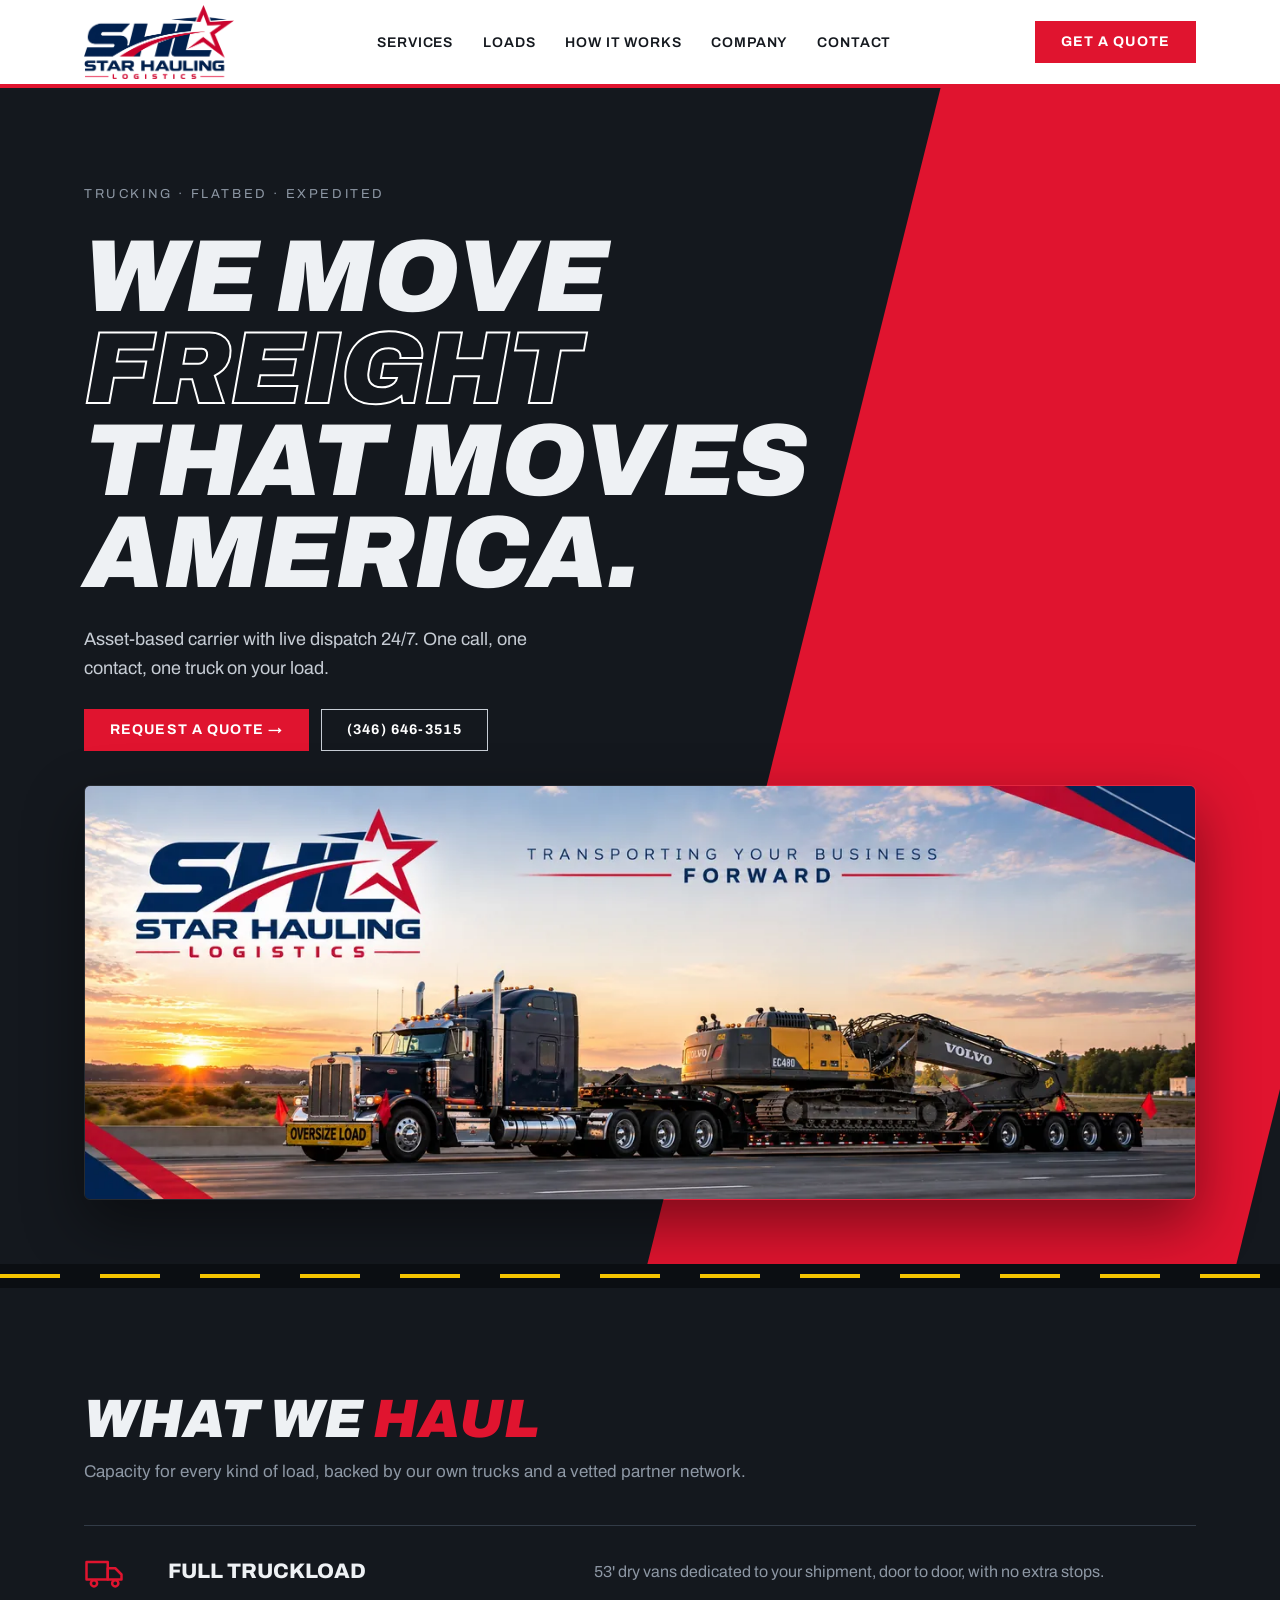
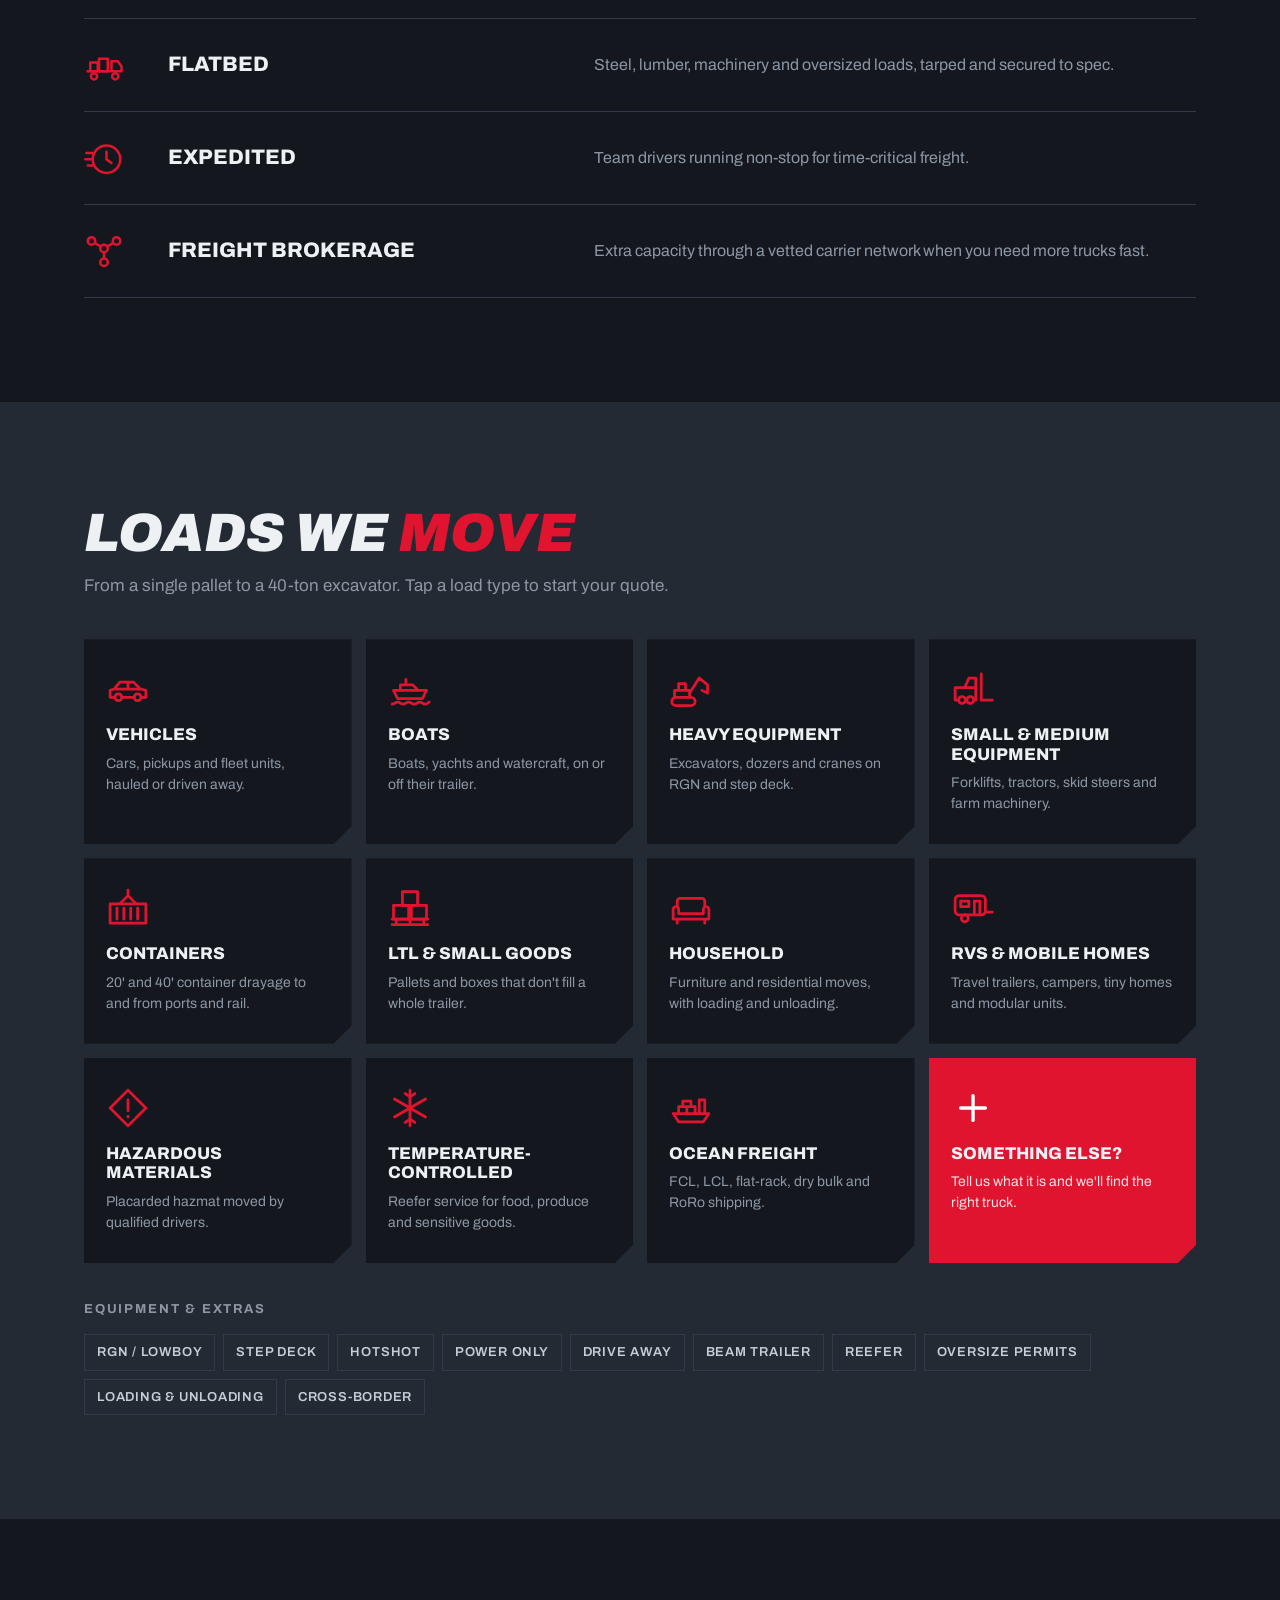
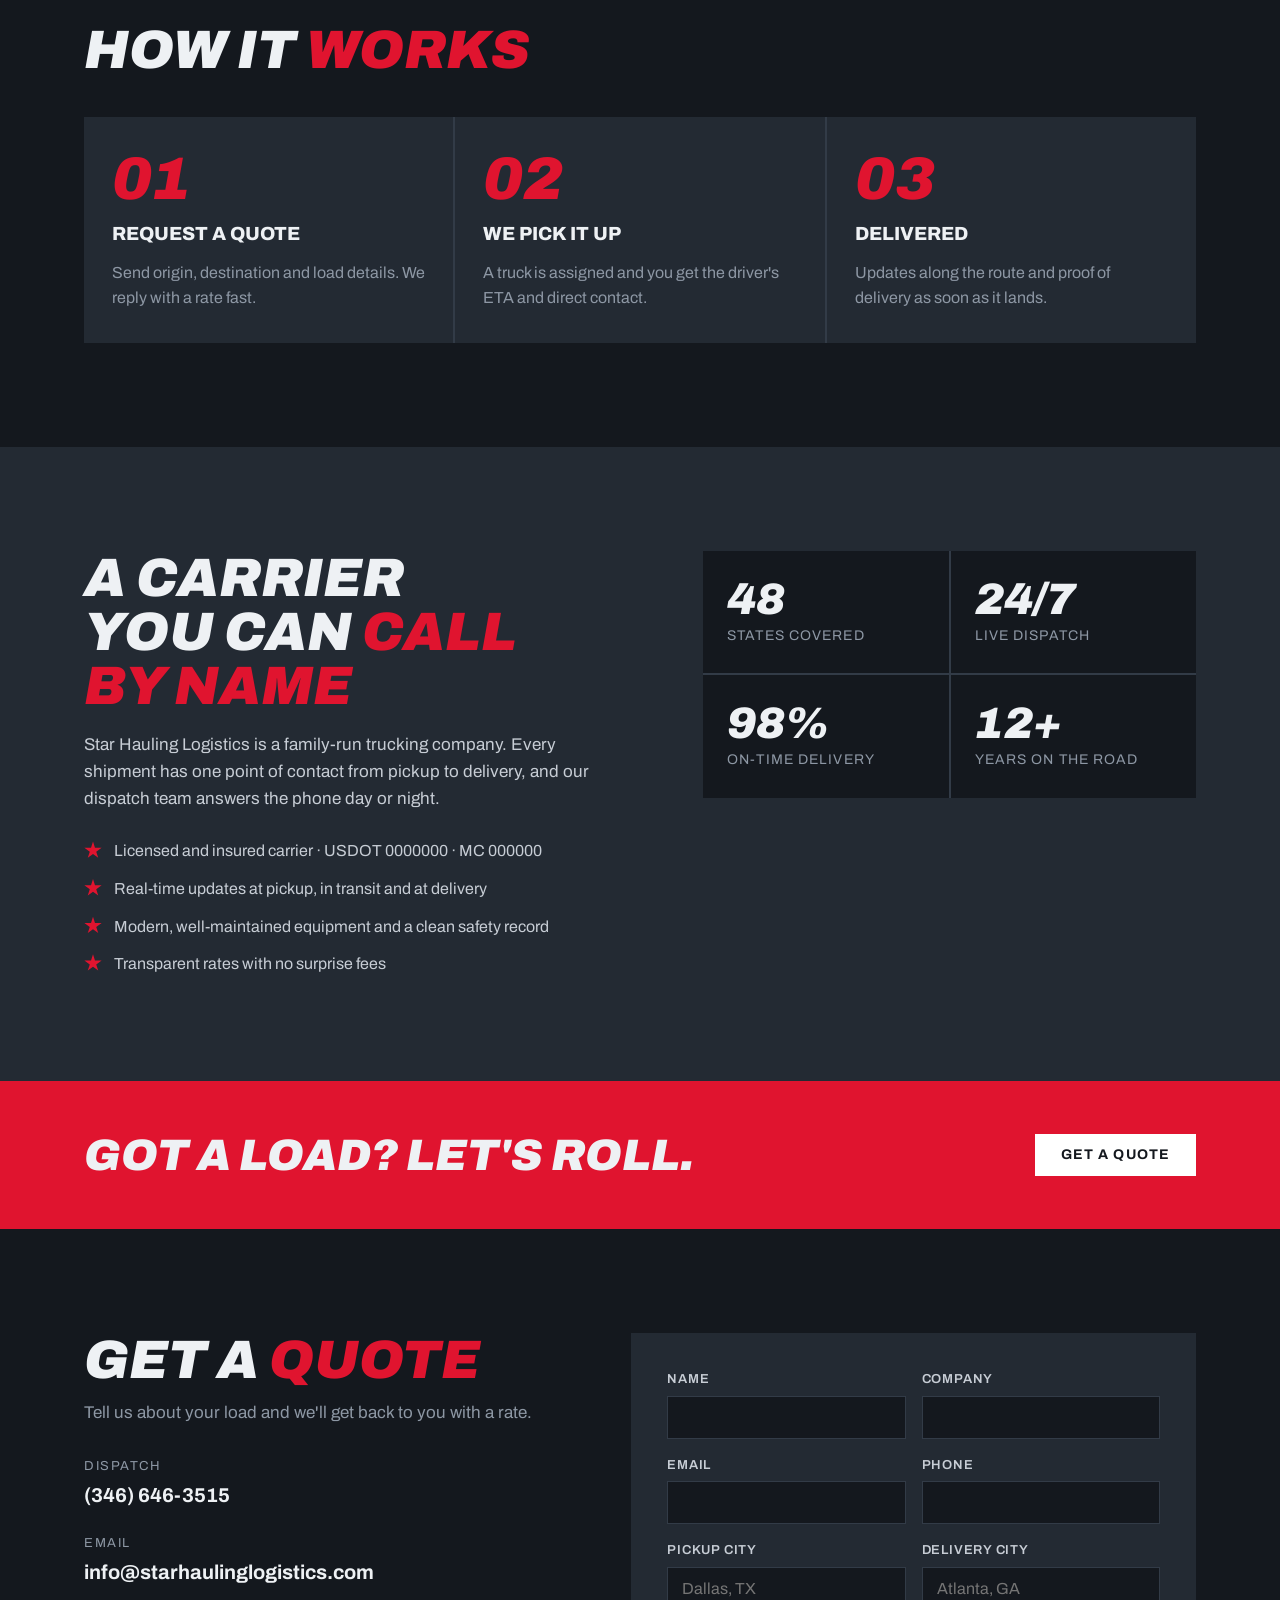
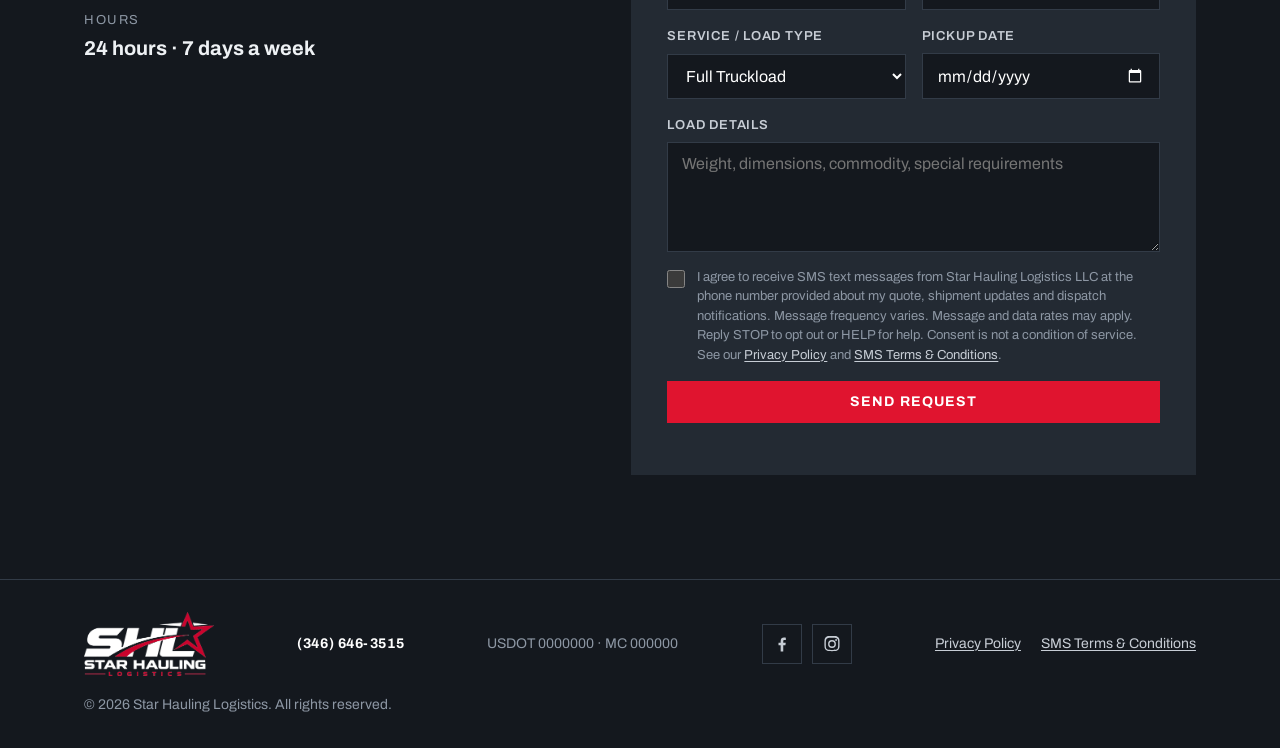
==== commit f39df596: "Replace hero truck illustration with sunrise heavy-haul photo Service icon row removed from the phot" ====
--- a/index.html
+++ b/index.html
@@ -51,14 +51,10 @@
           <a class="btn btn-red" href="#contact">Request a Quote →</a>
           <a class="btn btn-line" href="tel:+13466463515">(346) 646-3515</a>
         </div>
-        <svg class="truck" viewBox="0 0 330 132" role="img" aria-label="Star Hauling truck">
-          <rect x="0" y="8" width="214" height="92" rx="3" fill="currentColor"/>
-          <rect x="0" y="96" width="300" height="8" fill="currentColor"/>
-          <path d="M220 104V44a6 6 0 0 1 6-6h44l28 30h22a6 6 0 0 1 6 6v30z" fill="currentColor"/>
-          <path class="detail" d="M232 48h34l20 22h-54z"/>
-          <g class="detail"><circle cx="38" cy="112" r="15"/><circle cx="74" cy="112" r="15"/><circle cx="236" cy="112" r="15"/><circle cx="294" cy="112" r="15"/></g>
-          <g class="hub"><circle cx="38" cy="112" r="6"/><circle cx="74" cy="112" r="6"/><circle cx="236" cy="112" r="6"/><circle cx="294" cy="112" r="6"/></g>
-        </svg>
+        <picture class="hero-photo">
+          <source type="image/webp" srcset="assets/hero-768.webp 768w, assets/hero-1280.webp 1280w, assets/hero-2000.webp 2000w" sizes="(max-width: 1240px) 92vw, 1100px">
+          <img src="assets/hero-1280.jpg" width="1280" height="476" alt="Star Hauling Logistics truck hauling an excavator on a lowboy trailer at sunrise" fetchpriority="high" decoding="async">
+        </picture>
       </div>
     </section>
     <div class="road" aria-hidden="true"></div>
--- a/styles.css
+++ b/styles.css
@@ -68,9 +68,8 @@
 .hero h1 span { color: transparent; -webkit-text-stroke: 2px var(--white); }
 .hero .lead { max-width: 46ch; color: var(--silver); font-size: 18px; }
 .cta-row { display: flex; flex-wrap: wrap; gap: 12px; }
-.truck { color: var(--silver); max-width: 780px; width: 100%; margin-left: auto; margin-top: 8px; }
-.truck .detail { fill: var(--graph); }
-.truck .hub { fill: var(--red); }
+.hero-photo { display: block; margin: 8px 0 clamp(32px, 5vw, 64px); border-radius: 6px; overflow: hidden; box-shadow: 0 24px 60px rgba(0,0,0,.45); border: 1px solid rgba(255,255,255,.08); }
+.hero-photo img { display: block; width: 100%; height: auto; }
 .road { position: relative; z-index: 1; height: 24px; background: repeating-linear-gradient(90deg, var(--yellow) 0 60px, transparent 60px 100px) center / 100% 4px no-repeat, #0B0E12; }
 @media (prefers-reduced-motion: no-preference) {
   .road { animation: road 1.6s linear infinite; background-size: 100% 4px; }
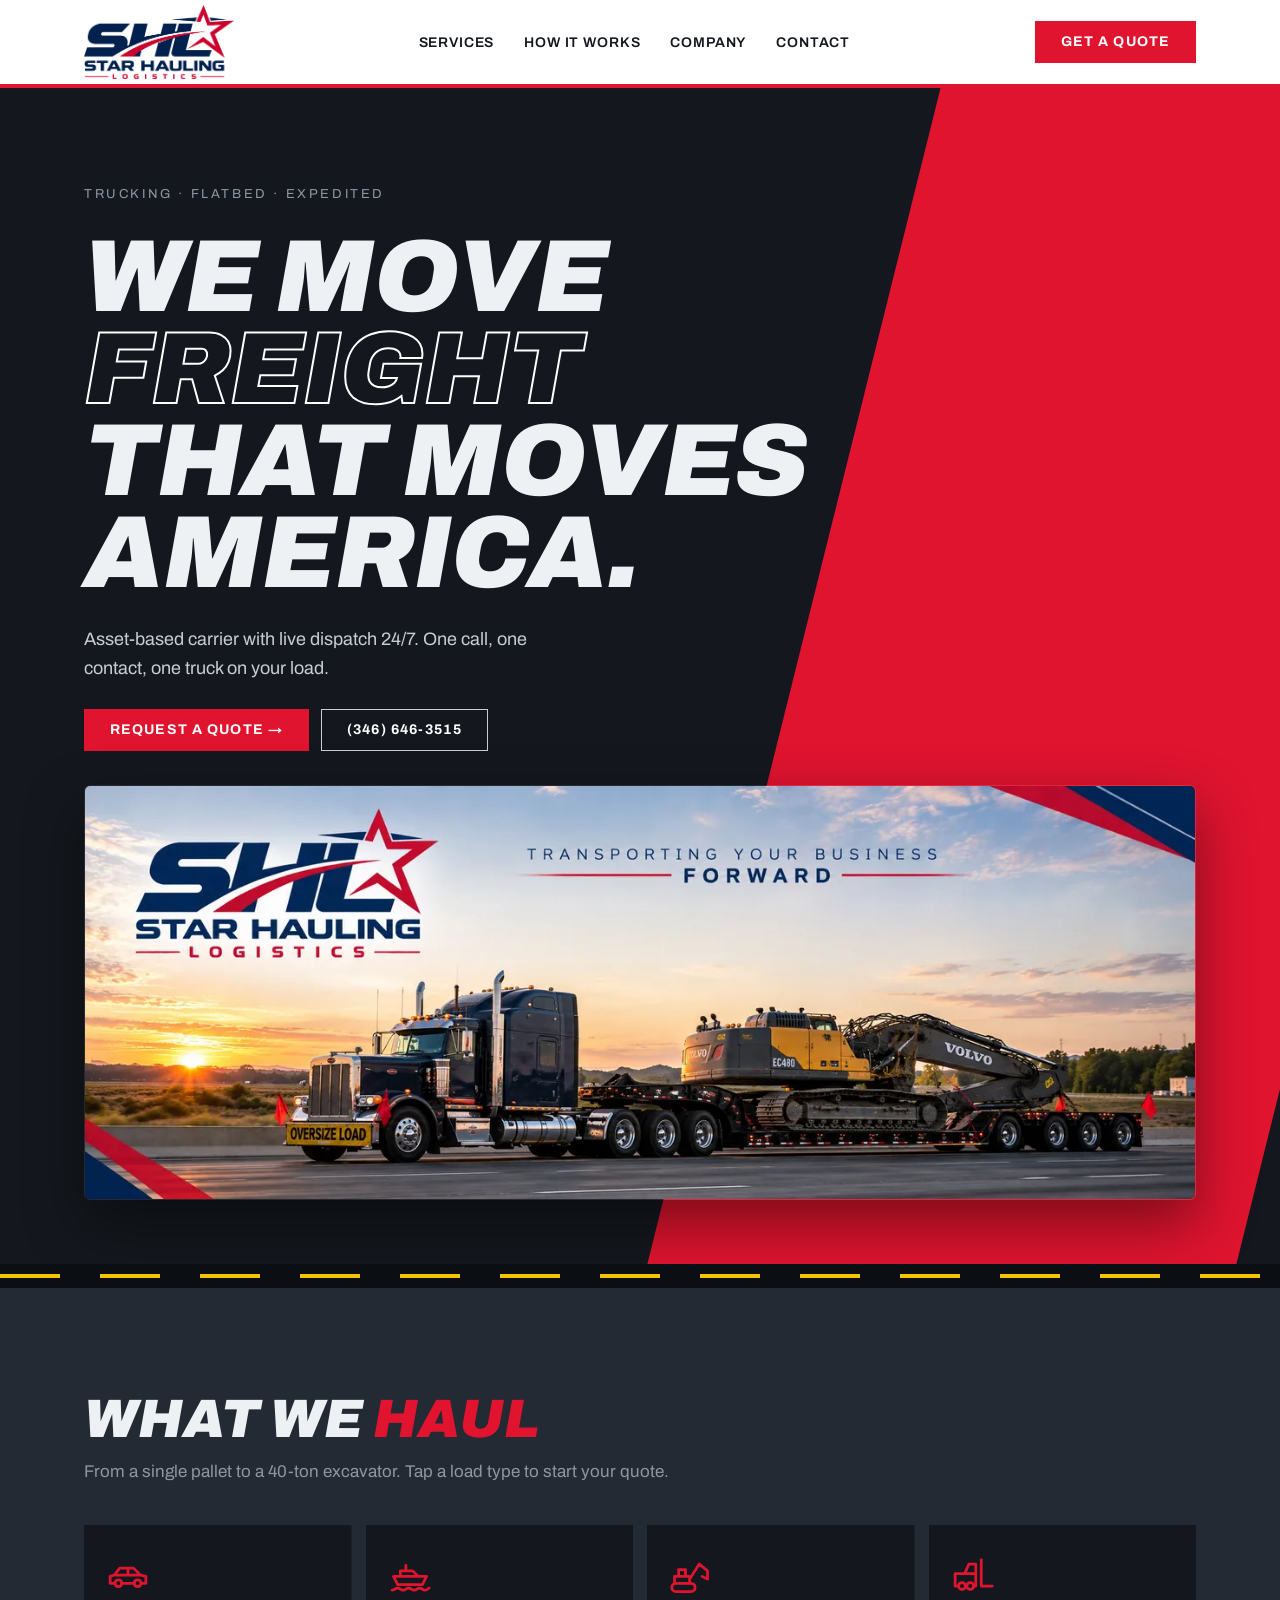
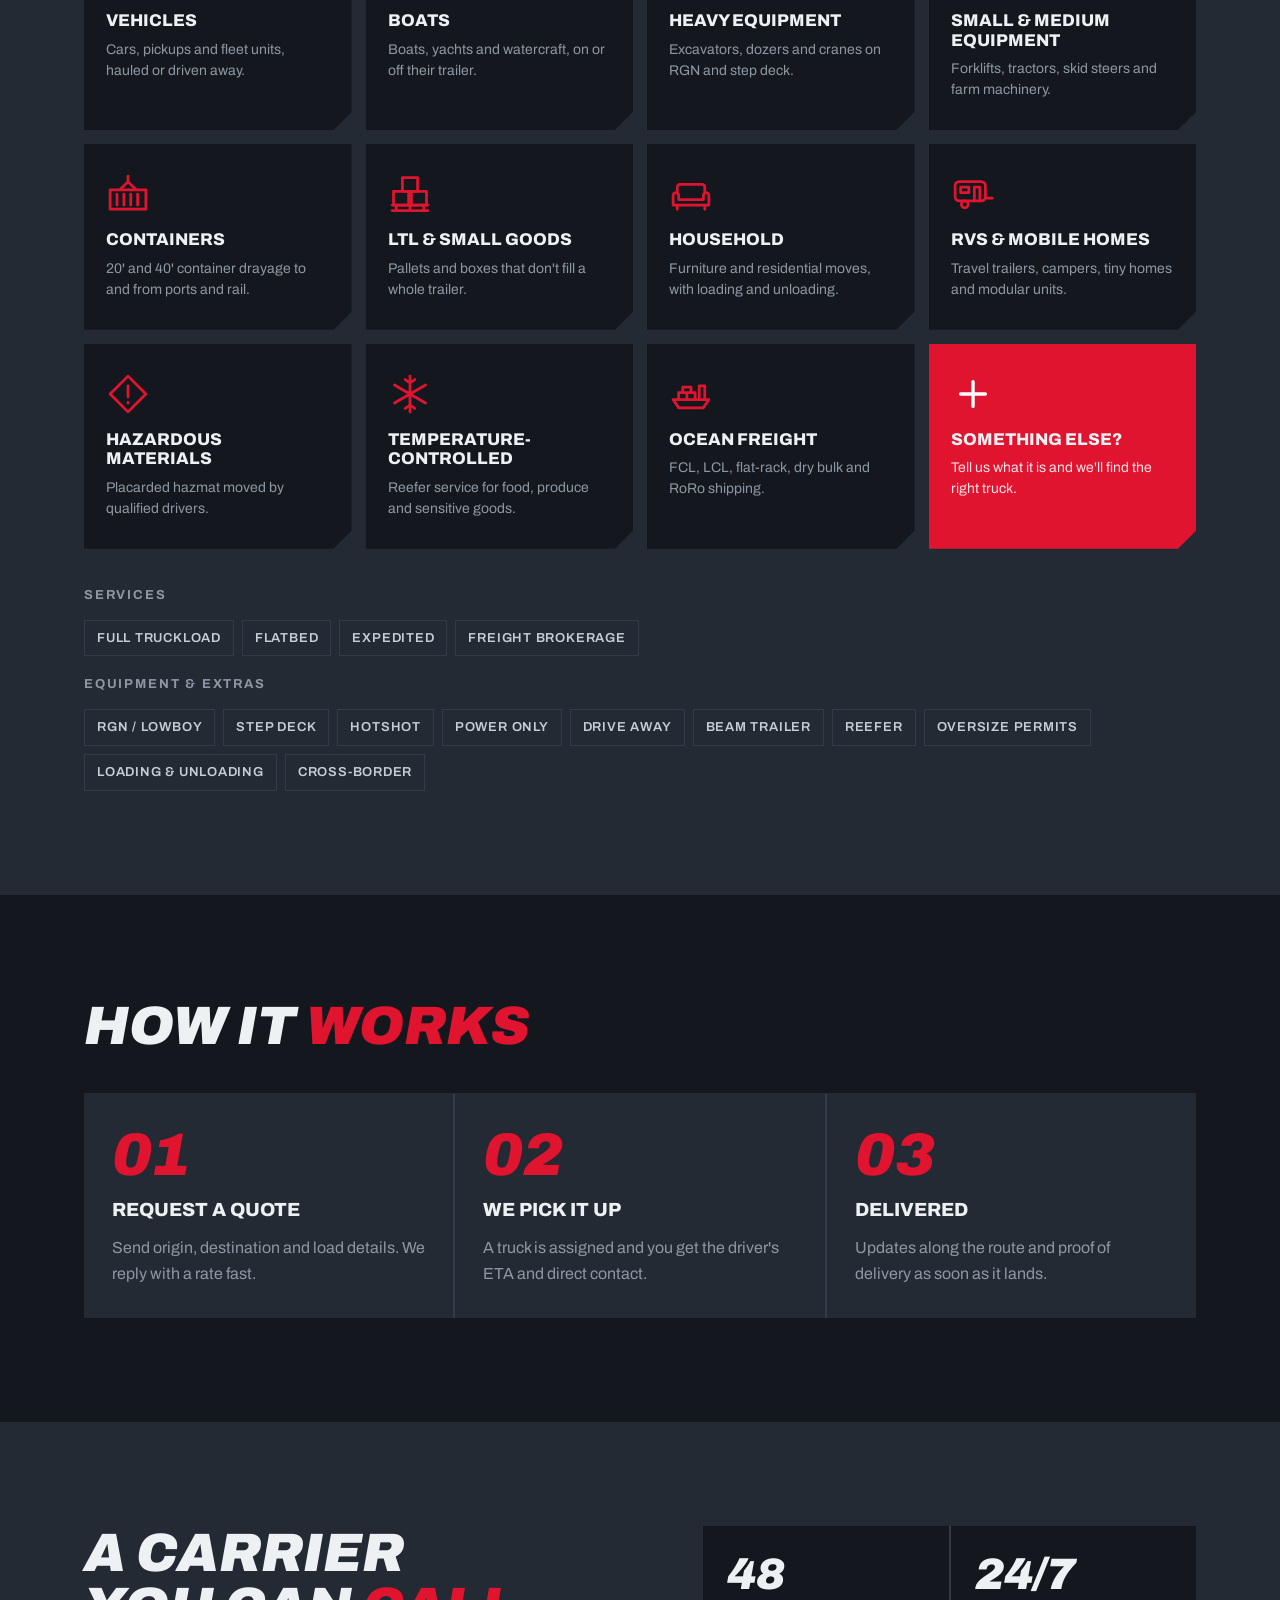
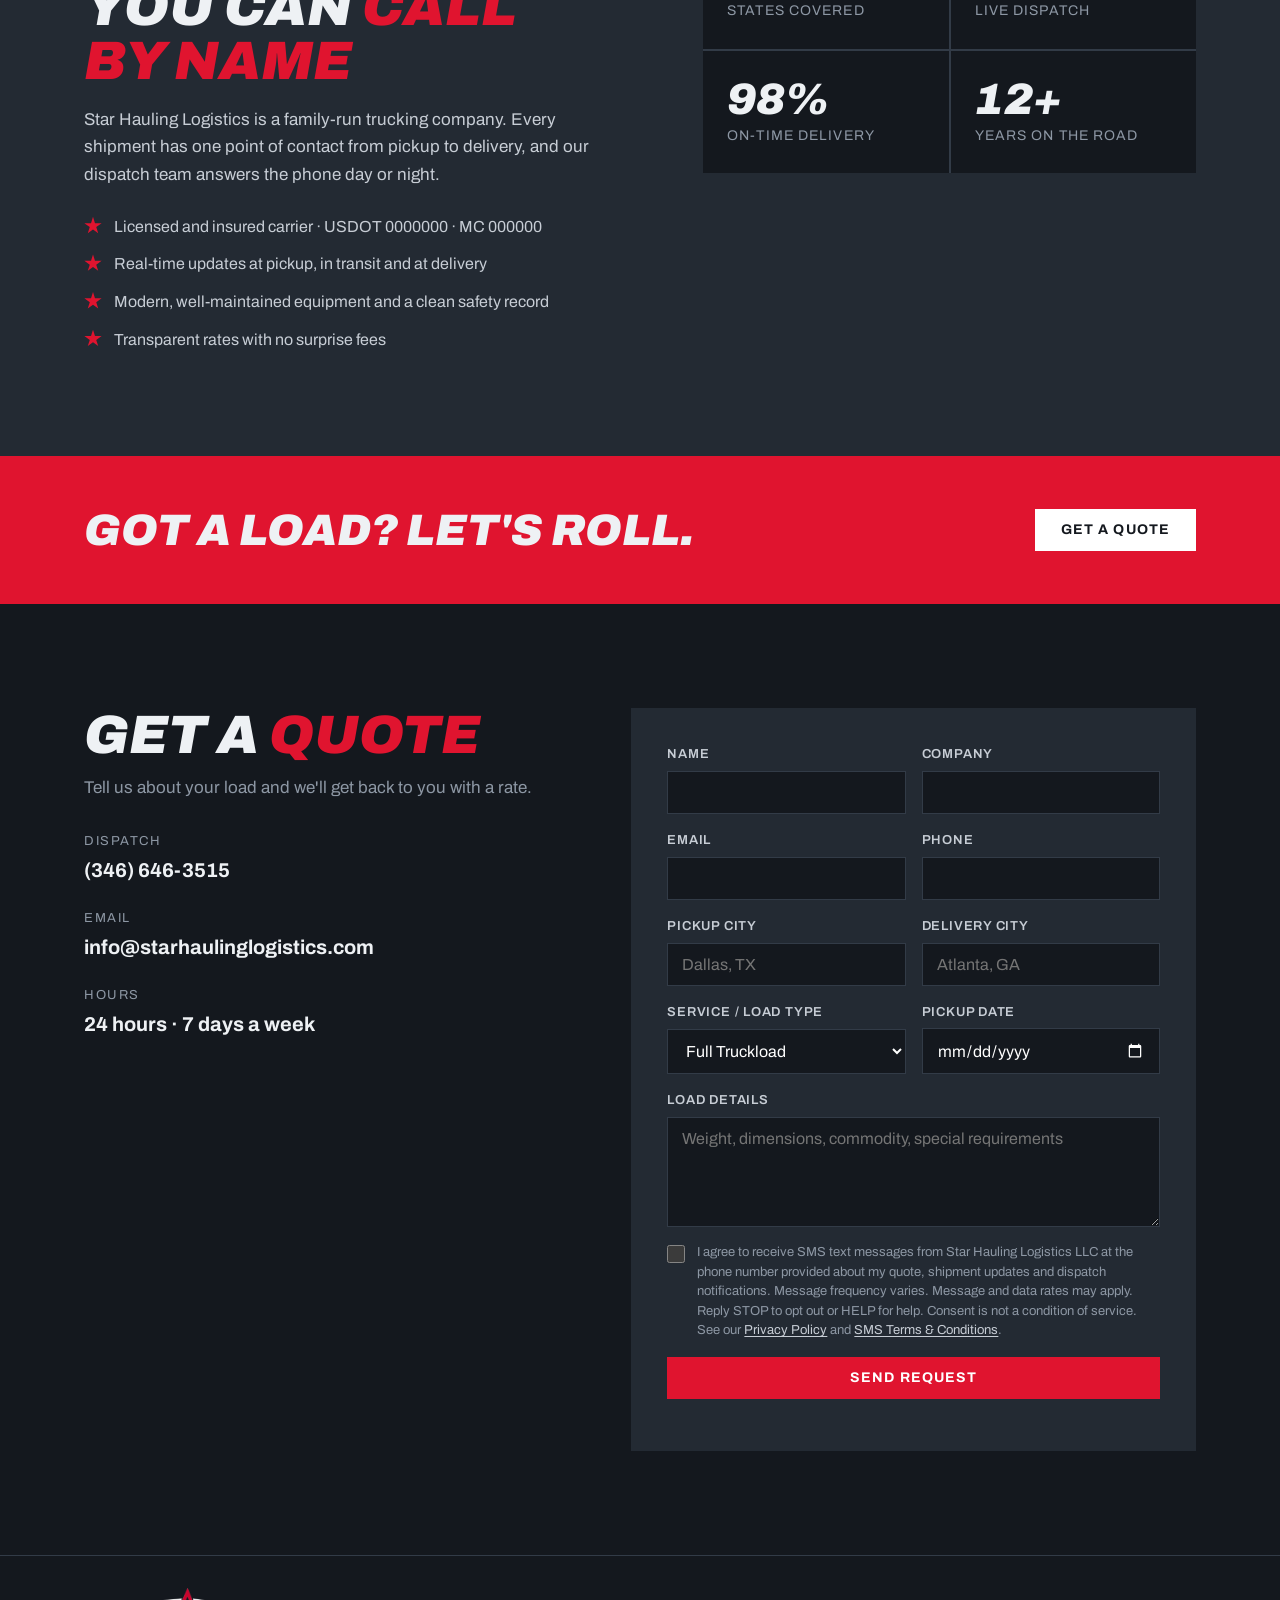
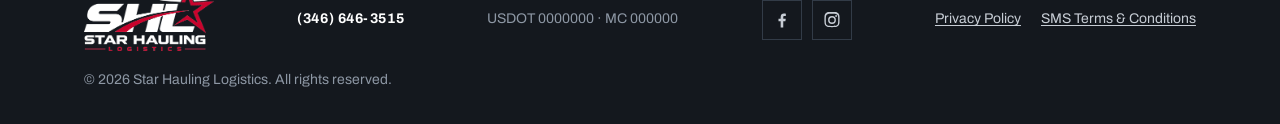
==== commit 4221576b: "Replace old 'What we haul' list with the load tiles section The load type section now carries the 'W" ====
--- a/index.html
+++ b/index.html
@@ -31,7 +31,6 @@
       </button>
       <ul class="nav-links" id="nav-links">
         <li><a href="#services">Services</a></li>
-        <li><a href="#loads">Loads</a></li>
         <li><a href="#how-it-works">How it works</a></li>
         <li><a href="#company">Company</a></li>
         <li><a href="#contact">Contact</a></li>
@@ -59,41 +58,10 @@
     </section>
     <div class="road" aria-hidden="true"></div>
 
-    <section class="section" id="services">
+    <section class="section section-alt" id="services">
       <div class="container">
         <div class="section-head">
           <h2 class="h2">What we <i>haul</i></h2>
-          <p>Capacity for every kind of load, backed by our own trucks and a vetted partner network.</p>
-        </div>
-        <div class="rows">
-          <div class="row">
-            <svg viewBox="0 0 32 32" aria-hidden="true"><g fill="none" stroke="currentColor" stroke-width="2" stroke-linejoin="round"><rect x="2" y="8" width="17" height="14"/><path d="M19 13h6l5 5v4H19z"/><circle cx="8" cy="25" r="2.5"/><circle cx="25" cy="25" r="2.5"/></g></svg>
-            <h3>Full Truckload</h3>
-            <p>53' dry vans dedicated to your shipment, door to door, with no extra stops.</p>
-          </div>
-          <div class="row">
-            <svg viewBox="0 0 32 32" aria-hidden="true"><g fill="none" stroke="currentColor" stroke-width="2" stroke-linejoin="round"><path d="M2 21h20M22 21V13h5l3 4v4h-8"/><rect x="5" y="14" width="6" height="7"/><rect x="12" y="11" width="7" height="10"/><circle cx="8" cy="25" r="2.5"/><circle cx="25" cy="25" r="2.5"/></g></svg>
-            <h3>Flatbed</h3>
-            <p>Steel, lumber, machinery and oversized loads, tarped and secured to spec.</p>
-          </div>
-          <div class="row">
-            <svg viewBox="0 0 32 32" aria-hidden="true"><g fill="none" stroke="currentColor" stroke-width="2" stroke-linecap="round"><circle cx="18" cy="17" r="11"/><path d="M18 11v6l4 3M2 12h5M1 17h5M3 22h4"/></g></svg>
-            <h3>Expedited</h3>
-            <p>Team drivers running non-stop for time-critical freight.</p>
-          </div>
-          <div class="row">
-            <svg viewBox="0 0 32 32" aria-hidden="true"><g fill="none" stroke="currentColor" stroke-width="2"><circle cx="6" cy="8" r="3"/><circle cx="26" cy="8" r="3"/><circle cx="16" cy="25" r="3"/><circle cx="16" cy="14" r="3"/><path d="M8.5 9.5l5 3M23.5 9.5l-5 3M16 17v5"/></g></svg>
-            <h3>Freight Brokerage</h3>
-            <p>Extra capacity through a vetted carrier network when you need more trucks fast.</p>
-          </div>
-        </div>
-      </div>
-    </section>
-
-    <section class="section section-alt" id="loads">
-      <div class="container">
-        <div class="section-head">
-          <h2 class="h2">Loads we <i>move</i></h2>
           <p>From a single pallet to a 40-ton excavator. Tap a load type to start your quote.</p>
         </div>
         <div class="loads">
@@ -157,6 +125,12 @@
             <h3>Something else?</h3>
             <p>Tell us what it is and we'll find the right truck.</p>
           </a>
+        </div>
+        <div class="equip">
+          <h3>Services</h3>
+          <ul>
+            <li>Full Truckload</li><li>Flatbed</li><li>Expedited</li><li>Freight Brokerage</li>
+          </ul>
         </div>
         <div class="equip">
           <h3>Equipment &amp; extras</h3>
--- a/styles.css
+++ b/styles.css
@@ -85,13 +85,6 @@
 .h2 { font-weight: 900; font-style: italic; font-size: clamp(32px, 4.4vw, 54px); line-height: 1; text-transform: uppercase; text-wrap: balance; }
 .h2 i { color: var(--red); }
 
-/* Services */
-.rows { border-top: 1px solid var(--line); }
-.row { display: grid; grid-template-columns: 60px 1fr 1.5fr; gap: 24px; align-items: center; padding: 26px 0; border-bottom: 1px solid var(--line); }
-.row svg { width: 40px; height: 40px; color: var(--red); }
-.row h3 { font-size: 21px; font-weight: 800; text-transform: uppercase; }
-.row p { color: var(--dim); }
-@media (max-width: 760px) { .row { grid-template-columns: 44px 1fr; gap: 6px 16px; } .row p { grid-column: 2; } }
 
 /* Steps */
 .steps { display: grid; grid-template-columns: repeat(3, 1fr); gap: 2px; background: var(--line); }
@@ -191,3 +184,5 @@
 .equip li { font-size: 13px; font-weight: 600; letter-spacing: .06em; text-transform: uppercase; color: var(--silver); border: 1px solid var(--line); padding: 7px 12px; }
 @media (max-width: 1000px) { .loads { grid-template-columns: repeat(3, 1fr); } }
 @media (max-width: 680px) { .loads { grid-template-columns: 1fr 1fr; gap: 10px; } .load { padding: 22px 16px 24px; } .load svg { width: 38px; height: 38px; } .load h3 { font-size: 15px; } }
+.equip + .equip { margin-top: 18px; }
+.equip h3 { flex-basis: 100%; }
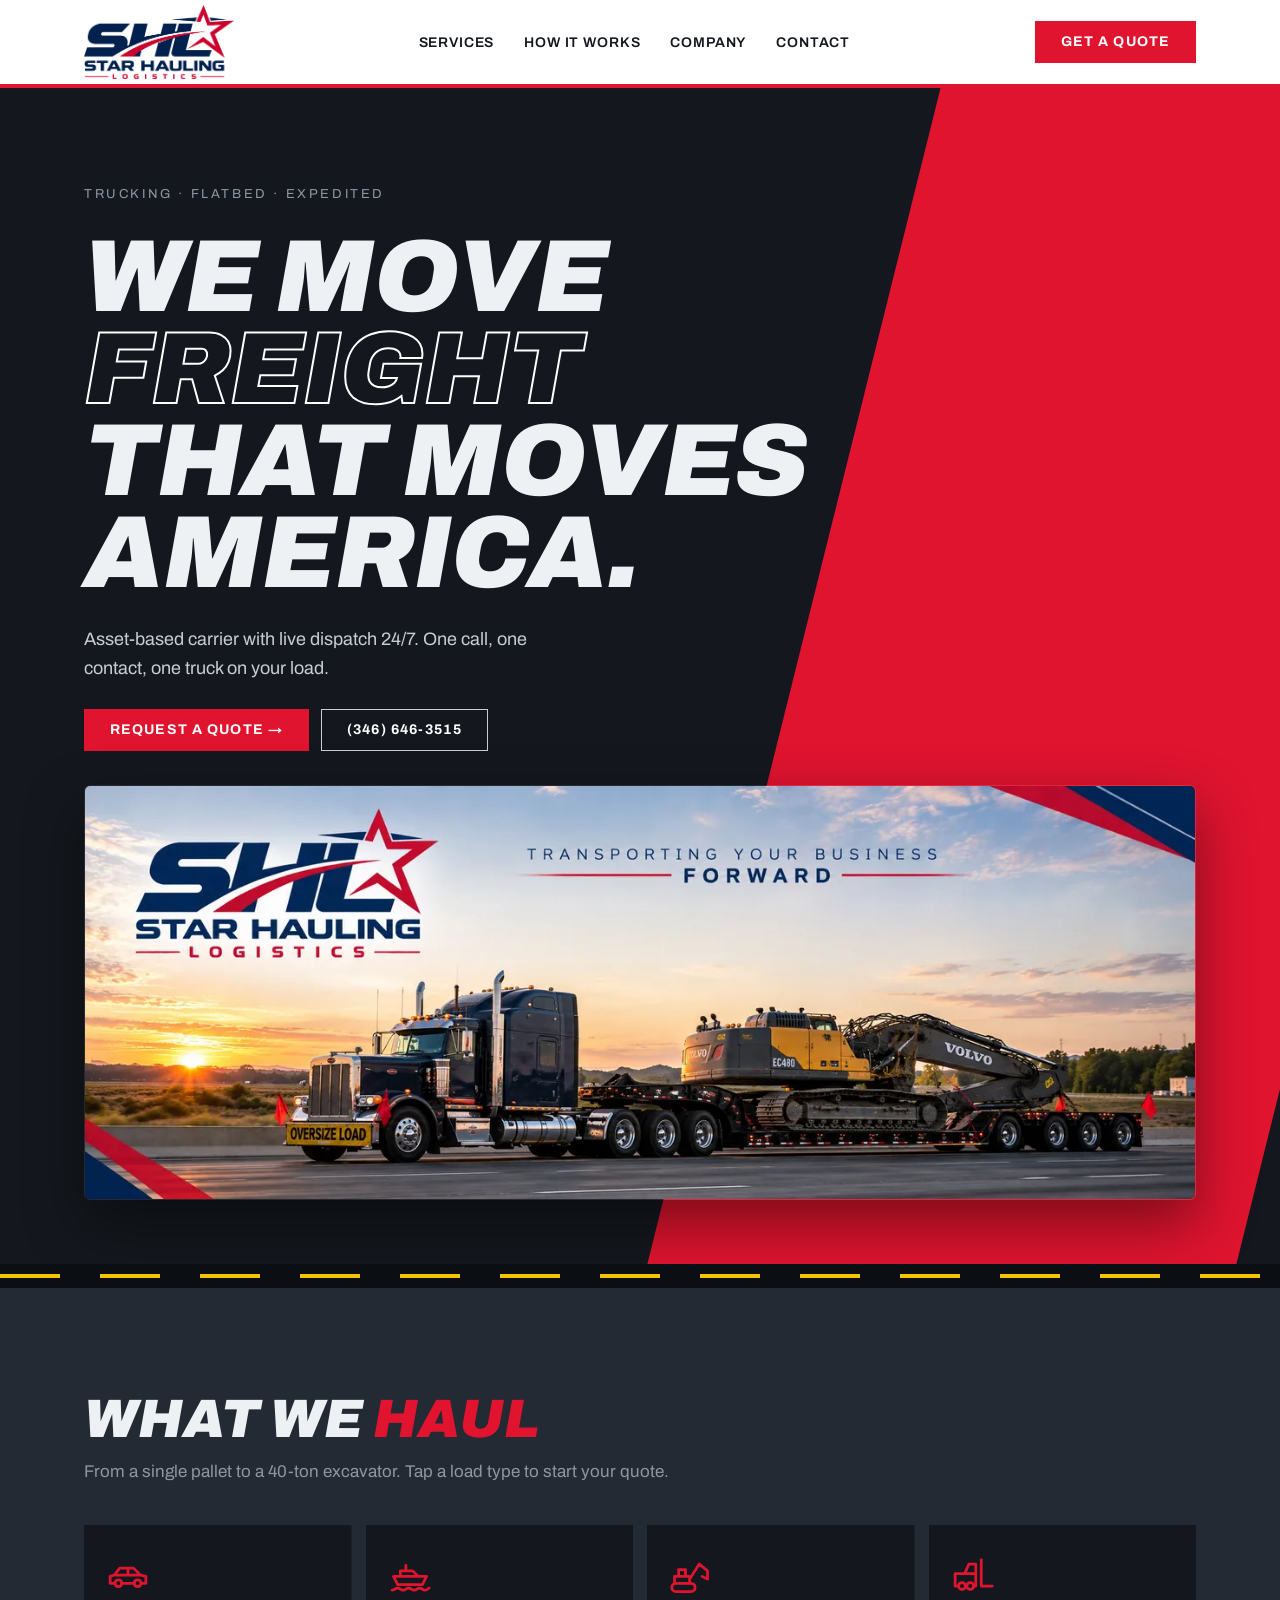
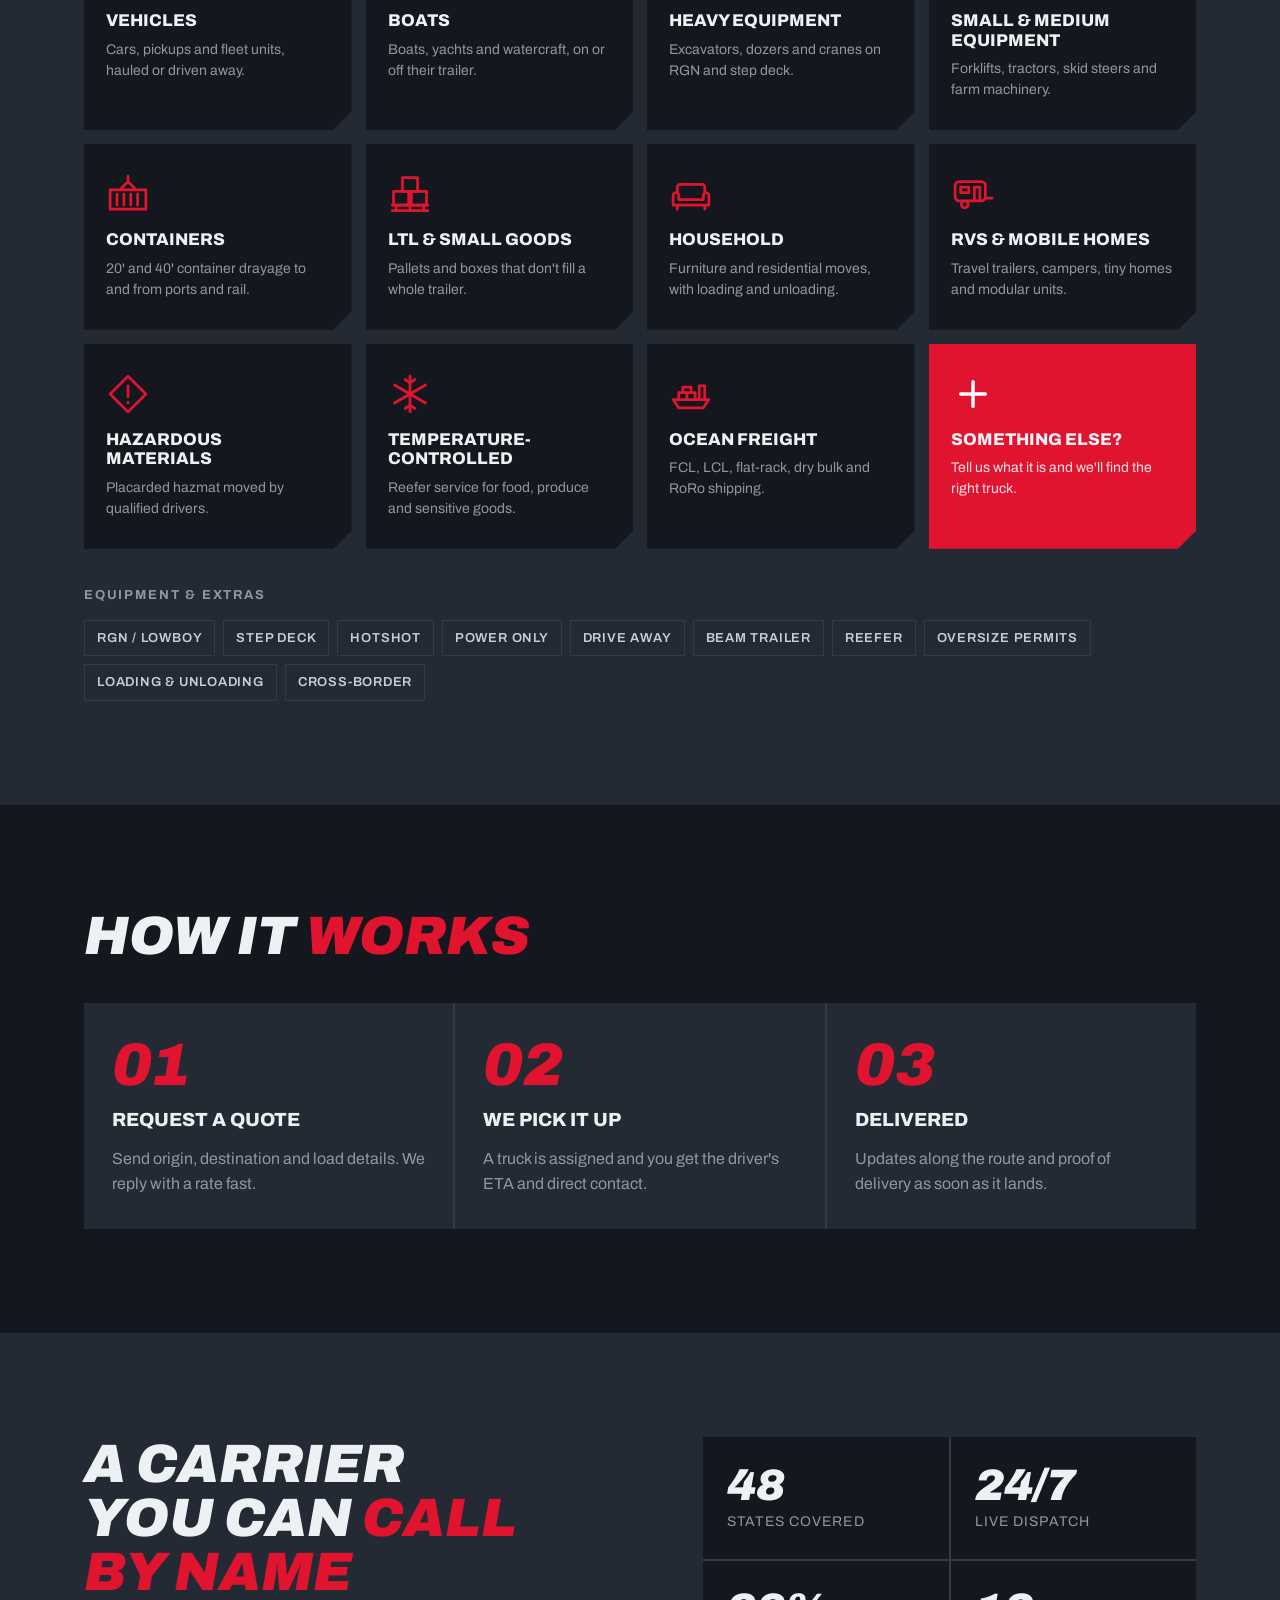
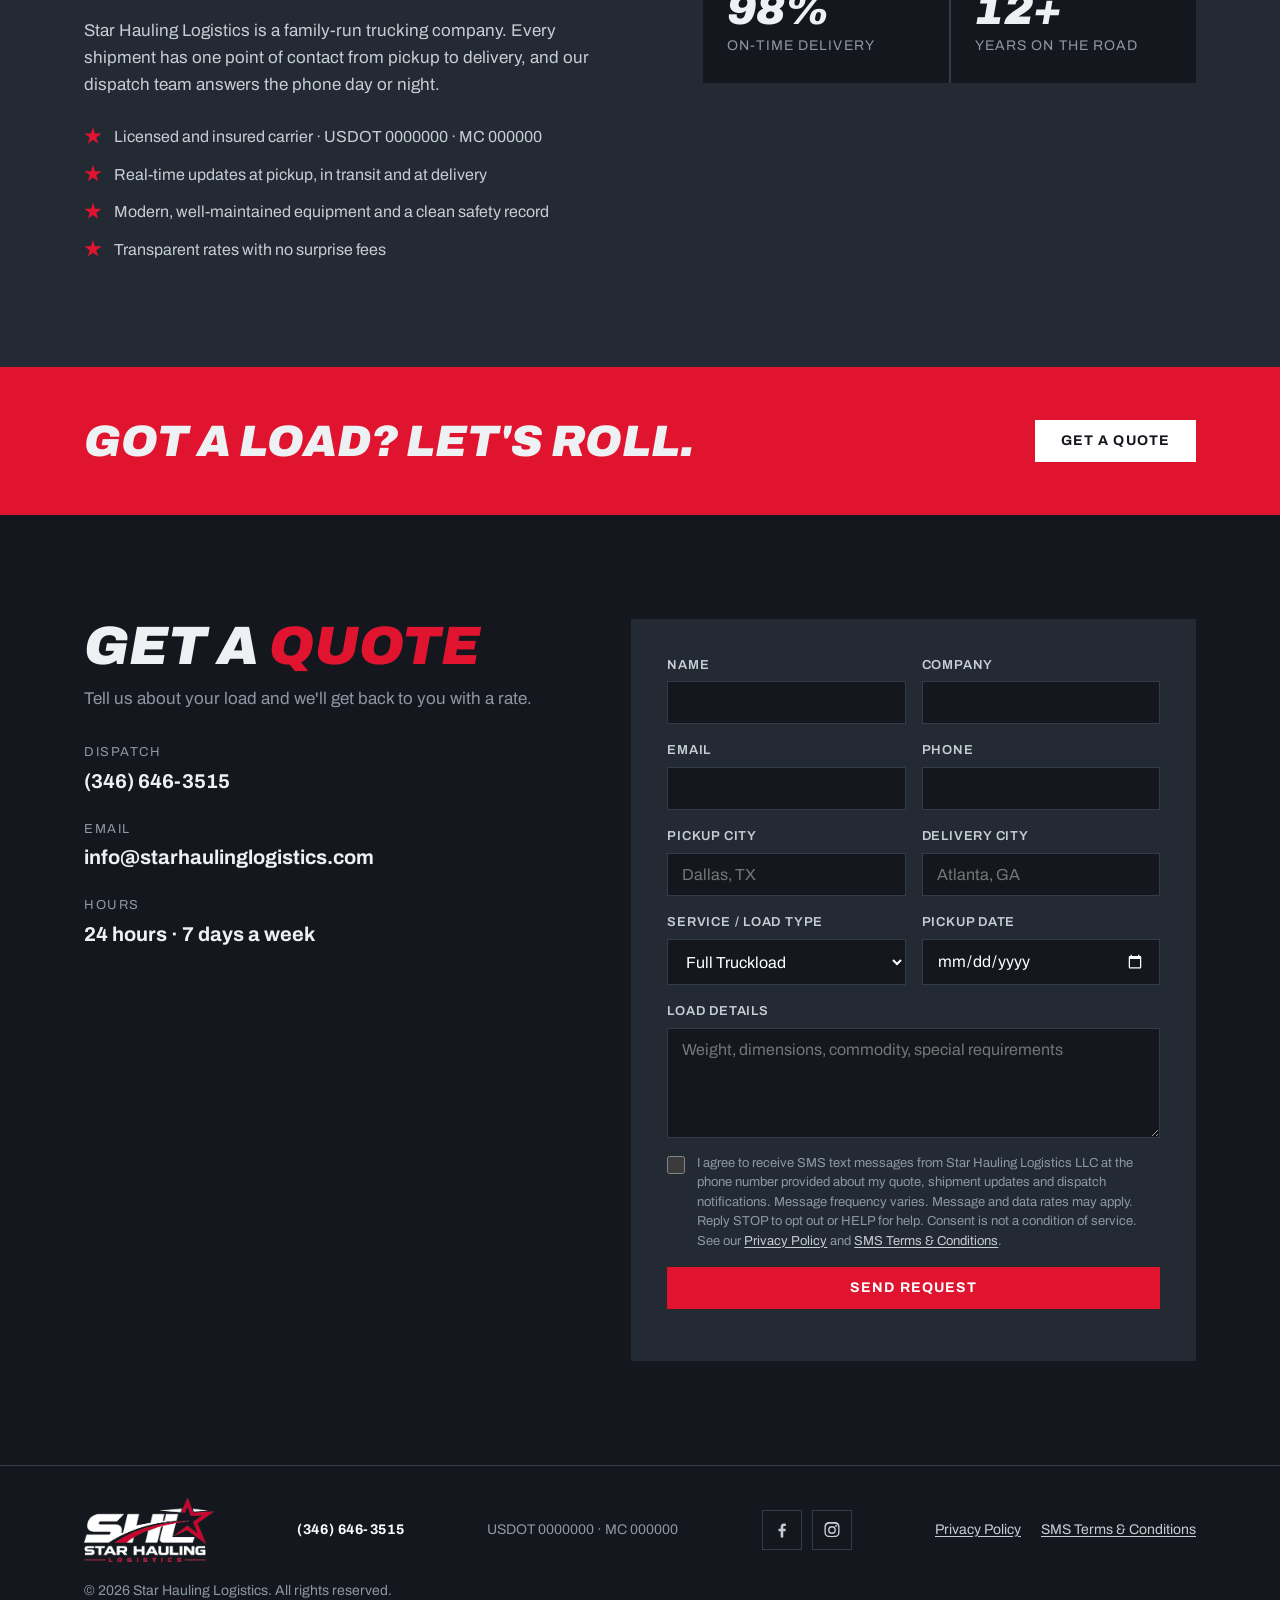
==== commit bc89ba46: "Remove Services chip row from What we haul section Co-Authored-By: Claude Opus 5.5 (1M context) <nor" ====
--- a/index.html
+++ b/index.html
@@ -127,12 +127,6 @@
           </a>
         </div>
         <div class="equip">
-          <h3>Services</h3>
-          <ul>
-            <li>Full Truckload</li><li>Flatbed</li><li>Expedited</li><li>Freight Brokerage</li>
-          </ul>
-        </div>
-        <div class="equip">
           <h3>Equipment &amp; extras</h3>
           <ul>
             <li>RGN / Lowboy</li><li>Step Deck</li><li>Hotshot</li><li>Power Only</li><li>Drive Away</li><li>Beam Trailer</li><li>Reefer</li><li>Oversize Permits</li><li>Loading &amp; Unloading</li><li>Cross-Border</li>
--- a/styles.css
+++ b/styles.css
@@ -184,5 +184,4 @@
 .equip li { font-size: 13px; font-weight: 600; letter-spacing: .06em; text-transform: uppercase; color: var(--silver); border: 1px solid var(--line); padding: 7px 12px; }
 @media (max-width: 1000px) { .loads { grid-template-columns: repeat(3, 1fr); } }
 @media (max-width: 680px) { .loads { grid-template-columns: 1fr 1fr; gap: 10px; } .load { padding: 22px 16px 24px; } .load svg { width: 38px; height: 38px; } .load h3 { font-size: 15px; } }
-.equip + .equip { margin-top: 18px; }
 .equip h3 { flex-basis: 100%; }
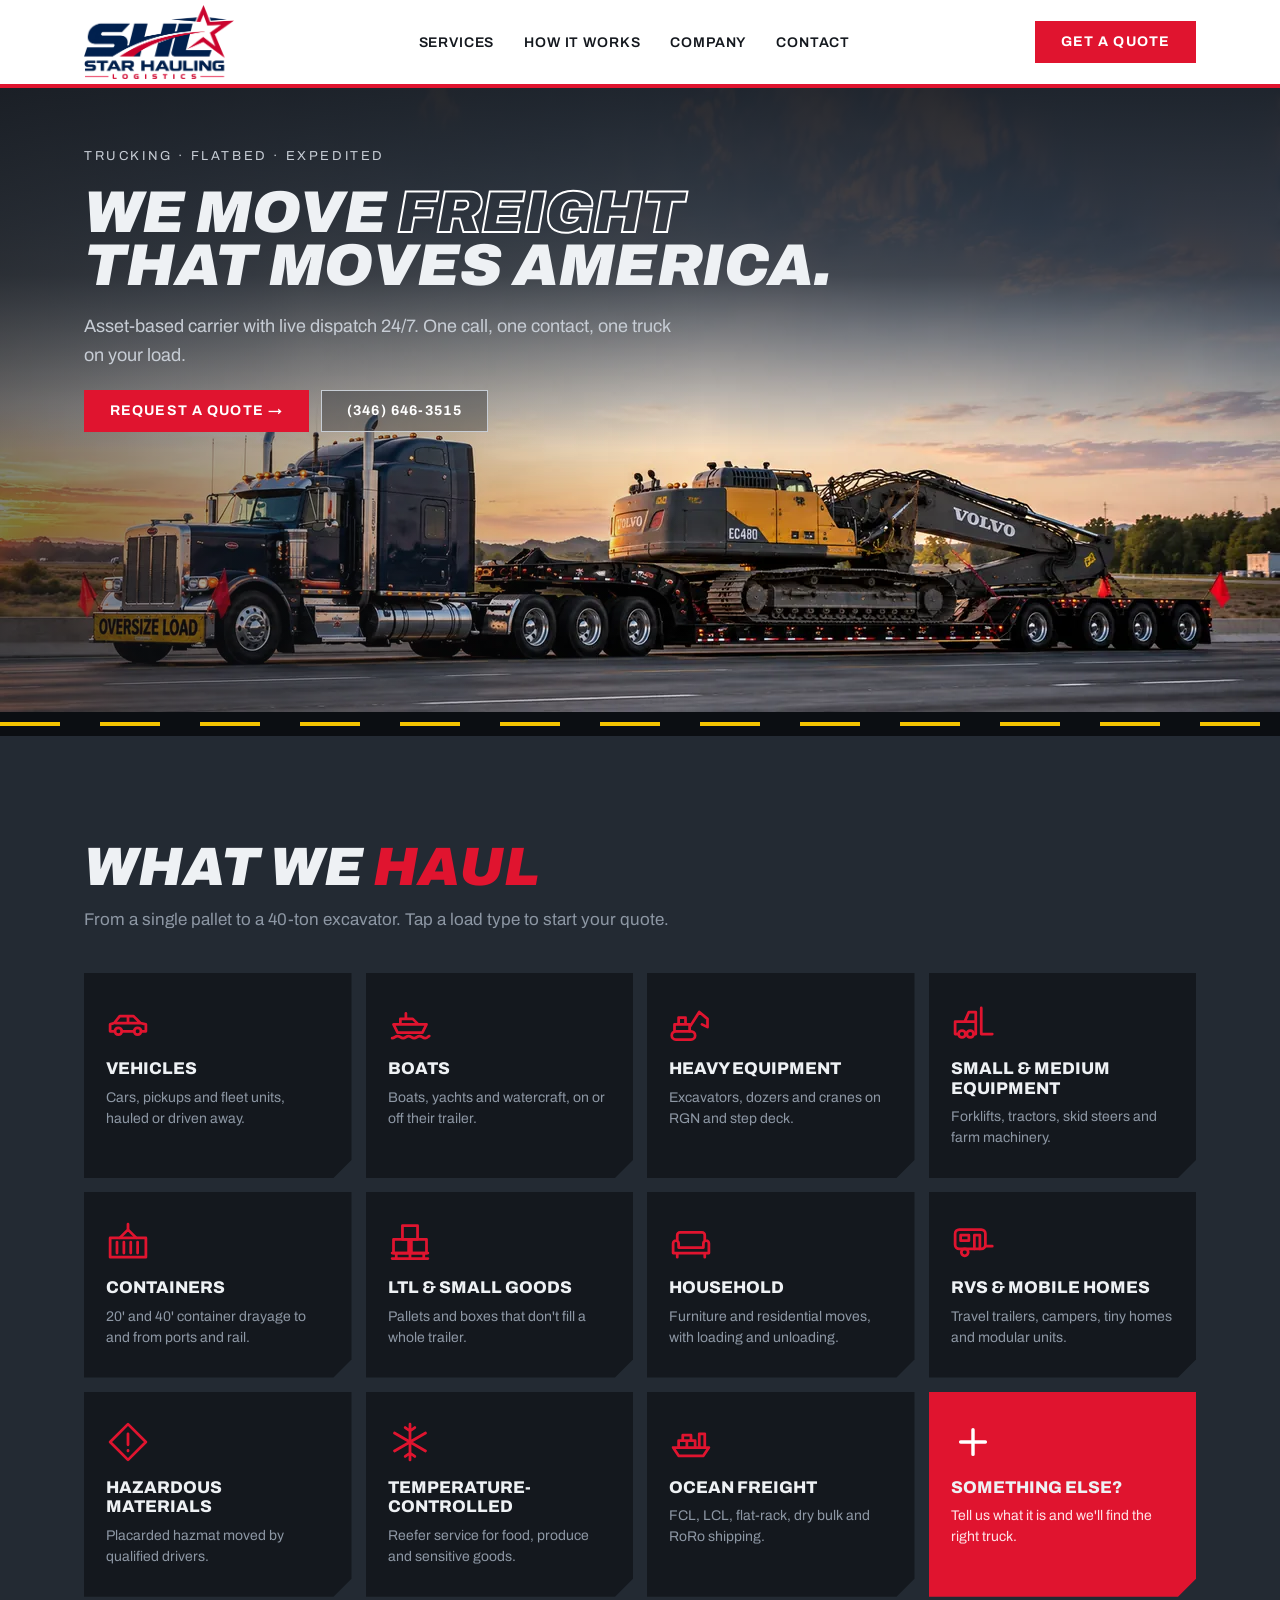
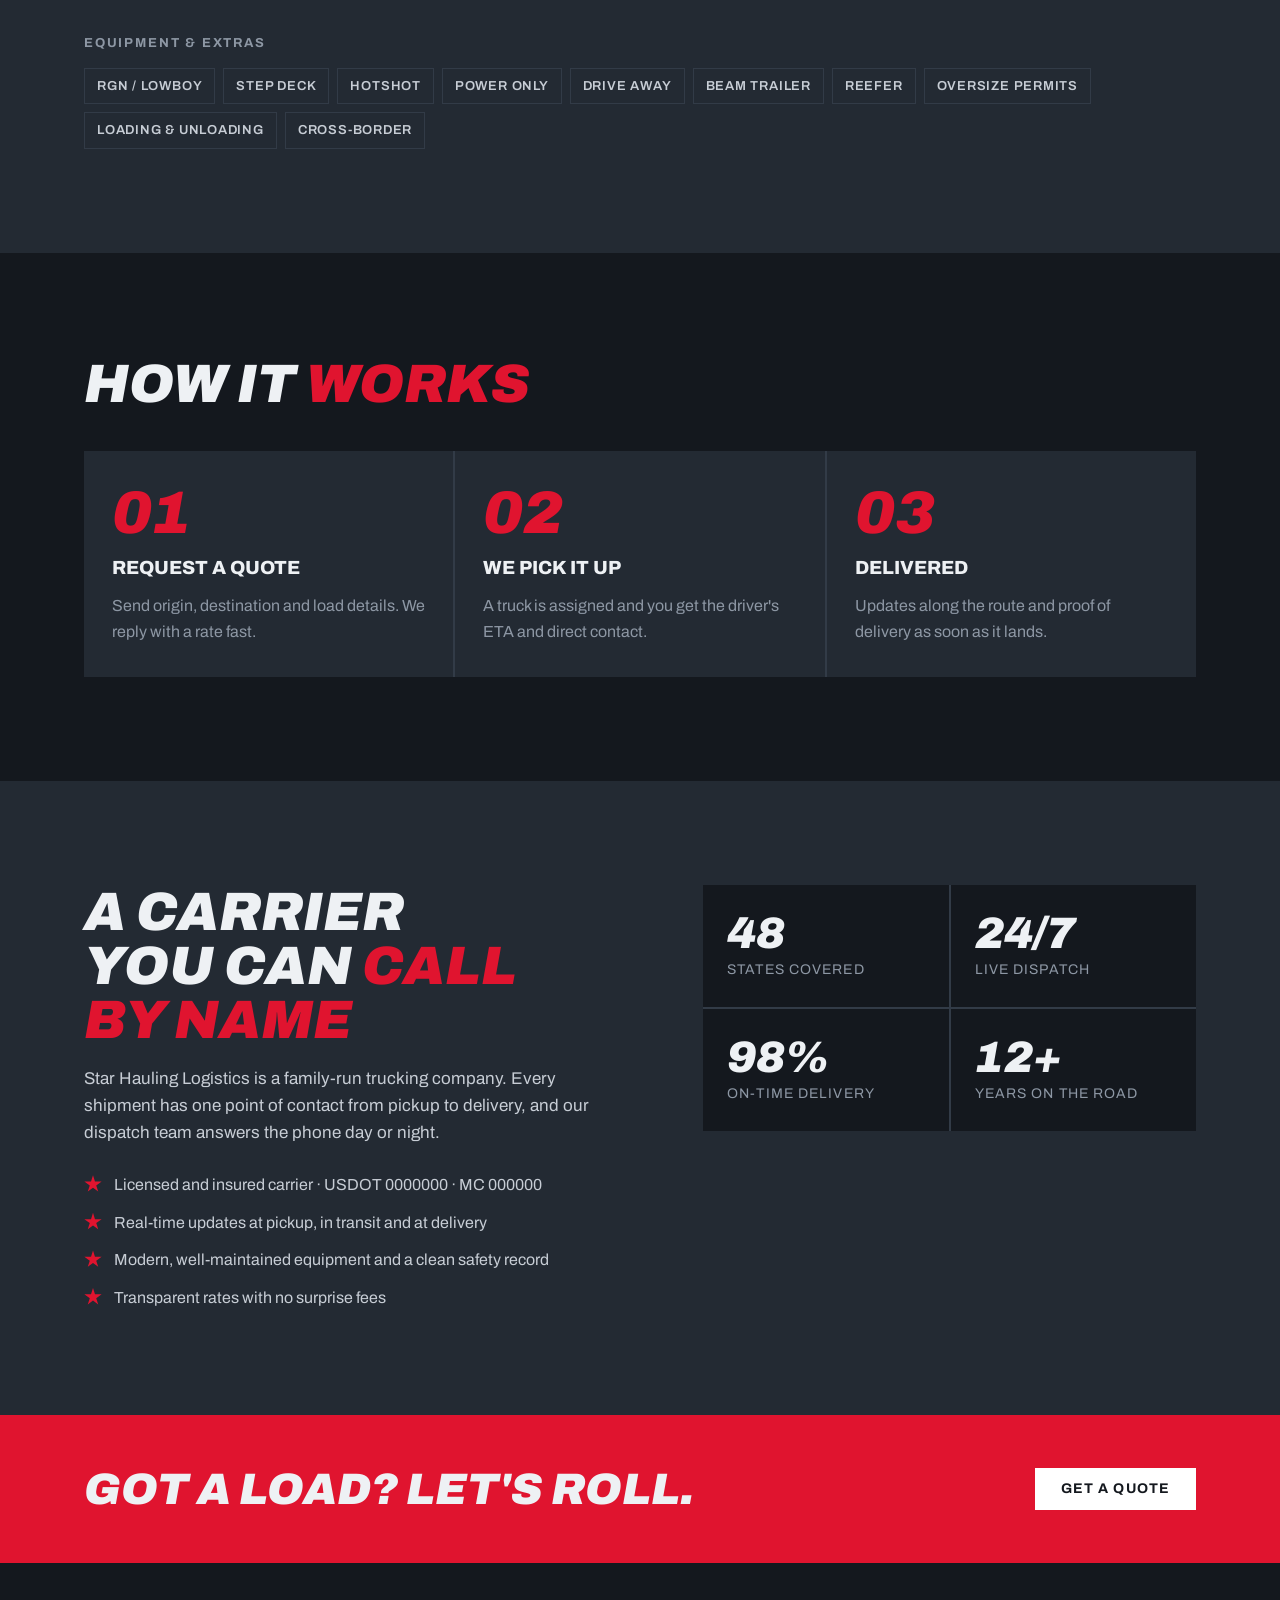
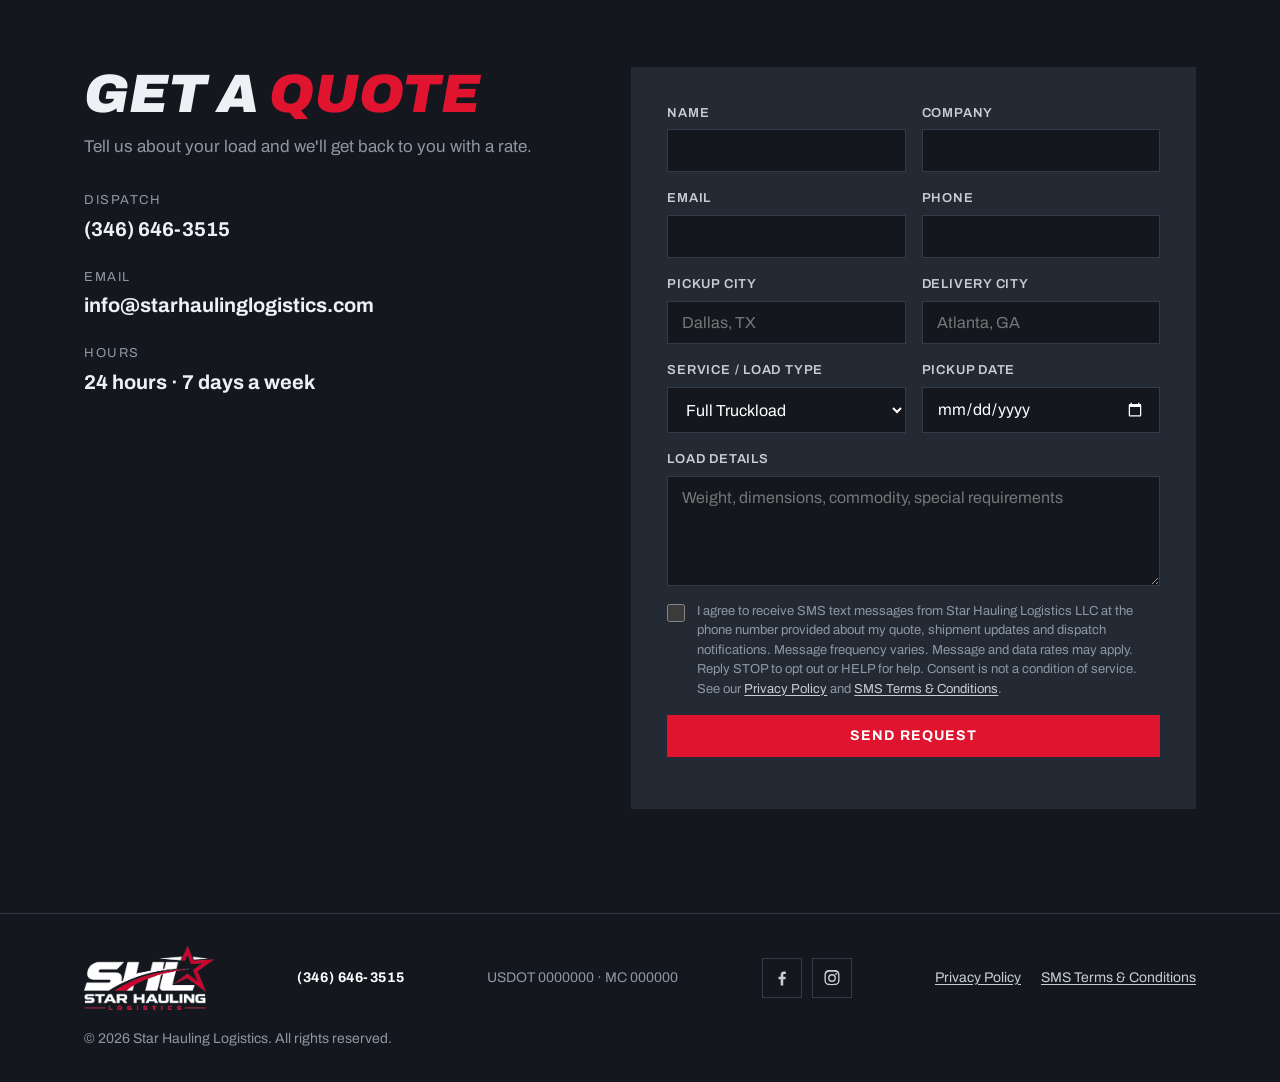
==== commit 81fa3c36: "Hero: full-bleed photo background with the whole truck visible Photo covers the hero (object-fit: co" ====
--- a/index.html
+++ b/index.html
@@ -42,6 +42,10 @@
 
   <main id="main">
     <section class="hero" id="top">
+      <picture class="hero-bg">
+        <source type="image/webp" srcset="assets/hero-768.webp 768w, assets/hero-1280.webp 1280w, assets/hero-1816.webp 1816w" sizes="100vw">
+        <img src="assets/hero-1280.jpg" width="1280" height="624" alt="Star Hauling Logistics truck hauling an excavator on a lowboy trailer at sunrise" fetchpriority="high">
+      </picture>
       <div class="container">
         <span class="tag">Trucking · Flatbed · Expedited</span>
         <h1>We move <span>freight</span> that moves America.</h1>
@@ -50,10 +54,6 @@
           <a class="btn btn-red" href="#contact">Request a Quote →</a>
           <a class="btn btn-line" href="tel:+13466463515">(346) 646-3515</a>
         </div>
-        <picture class="hero-photo">
-          <source type="image/webp" srcset="assets/hero-768.webp 768w, assets/hero-1280.webp 1280w, assets/hero-2000.webp 2000w" sizes="(max-width: 1240px) 92vw, 1100px">
-          <img src="assets/hero-1280.jpg" width="1280" height="476" alt="Star Hauling Logistics truck hauling an excavator on a lowboy trailer at sunrise" fetchpriority="high" decoding="async">
-        </picture>
       </div>
     </section>
     <div class="road" aria-hidden="true"></div>
--- a/styles.css
+++ b/styles.css
@@ -60,22 +60,33 @@
 @media (min-width: 901px) { .nav-links .mobile-cta { display: none; } }
 
 /* Hero */
-.hero { position: relative; overflow: hidden; padding-top: clamp(48px, 8vw, 96px); }
-.hero::after { content: ""; position: absolute; right: -8%; top: 0; bottom: 0; width: 46%; background: var(--red); transform: skewX(-14deg); }
-.hero .container { position: relative; z-index: 1; display: grid; gap: 26px; }
+.hero { position: relative; overflow: hidden; display: flex; flex-direction: column; aspect-ratio: 1816 / 885; min-height: 560px; max-height: 860px; padding-top: clamp(40px, 4.5vw, 72px); }
+.hero-bg img { position: absolute; inset: 0; width: 100%; height: 100%; object-fit: cover; object-position: 50% 100%; }
+.hero::before { content: ""; position: absolute; inset: 0; z-index: 1; background: linear-gradient(180deg, rgba(20,24,30,.9) 0%, rgba(20,24,30,.72) 30%, rgba(20,24,30,0) 58%), linear-gradient(90deg, rgba(20,24,30,.55) 0%, rgba(20,24,30,0) 55%); }
+.hero .container { position: relative; z-index: 2; width: 100%; display: grid; gap: 20px; justify-items: start; }
 .tag { font-size: 13px; letter-spacing: .2em; text-transform: uppercase; color: var(--dim); }
-.hero h1 { font-weight: 900; font-style: italic; font-size: clamp(44px, 8vw, 108px); line-height: .9; letter-spacing: -.01em; text-transform: uppercase; max-width: 11ch; }
+.hero .tag { color: var(--silver); }
+.hero h1 { font-weight: 900; font-style: italic; font-size: clamp(40px, 4.6vw, 72px); line-height: .9; letter-spacing: -.01em; text-transform: uppercase; max-width: 20ch; }
 .hero h1 span { color: transparent; -webkit-text-stroke: 2px var(--white); }
-.hero .lead { max-width: 46ch; color: var(--silver); font-size: 18px; }
+.hero .lead { max-width: 60ch; color: var(--silver); font-size: 18px; }
 .cta-row { display: flex; flex-wrap: wrap; gap: 12px; }
-.hero-photo { display: block; margin: 8px 0 clamp(32px, 5vw, 64px); border-radius: 6px; overflow: hidden; box-shadow: 0 24px 60px rgba(0,0,0,.45); border: 1px solid rgba(255,255,255,.08); }
-.hero-photo img { display: block; width: 100%; height: auto; }
+.hero .btn-line { background: rgba(20,24,30,.35); }
 .road { position: relative; z-index: 1; height: 24px; background: repeating-linear-gradient(90deg, var(--yellow) 0 60px, transparent 60px 100px) center / 100% 4px no-repeat, #0B0E12; }
 @media (prefers-reduced-motion: no-preference) {
   .road { animation: road 1.6s linear infinite; background-size: 100% 4px; }
   @keyframes road { to { background-position: -100px center, 0 0; } }
 }
-@media (max-width: 860px) { .hero::after { width: 60%; right: -32%; } }
+@media (max-width: 860px) {
+  .hero { aspect-ratio: auto; min-height: 0; max-height: none; padding: 0 0 48px; }
+  .hero-bg { position: relative; display: block; }
+  .hero-bg img { position: static; height: auto; }
+  .hero-bg::after { content: ""; position: absolute; left: 0; right: 0; bottom: 0; height: 40%; background: linear-gradient(180deg, rgba(20,24,30,0), var(--graph)); }
+  .hero::before { display: none; }
+  .hero .container { padding-top: 20px; gap: 18px; }
+  .hero h1 { font-size: clamp(40px, 11vw, 64px); max-width: 11ch; }
+  .hero h1 span { -webkit-text-stroke-width: 1.5px; }
+  .hero .lead { font-size: 16px; }
+}
 
 /* Sections */
 .section { padding-block: clamp(64px, 9vw, 104px); }
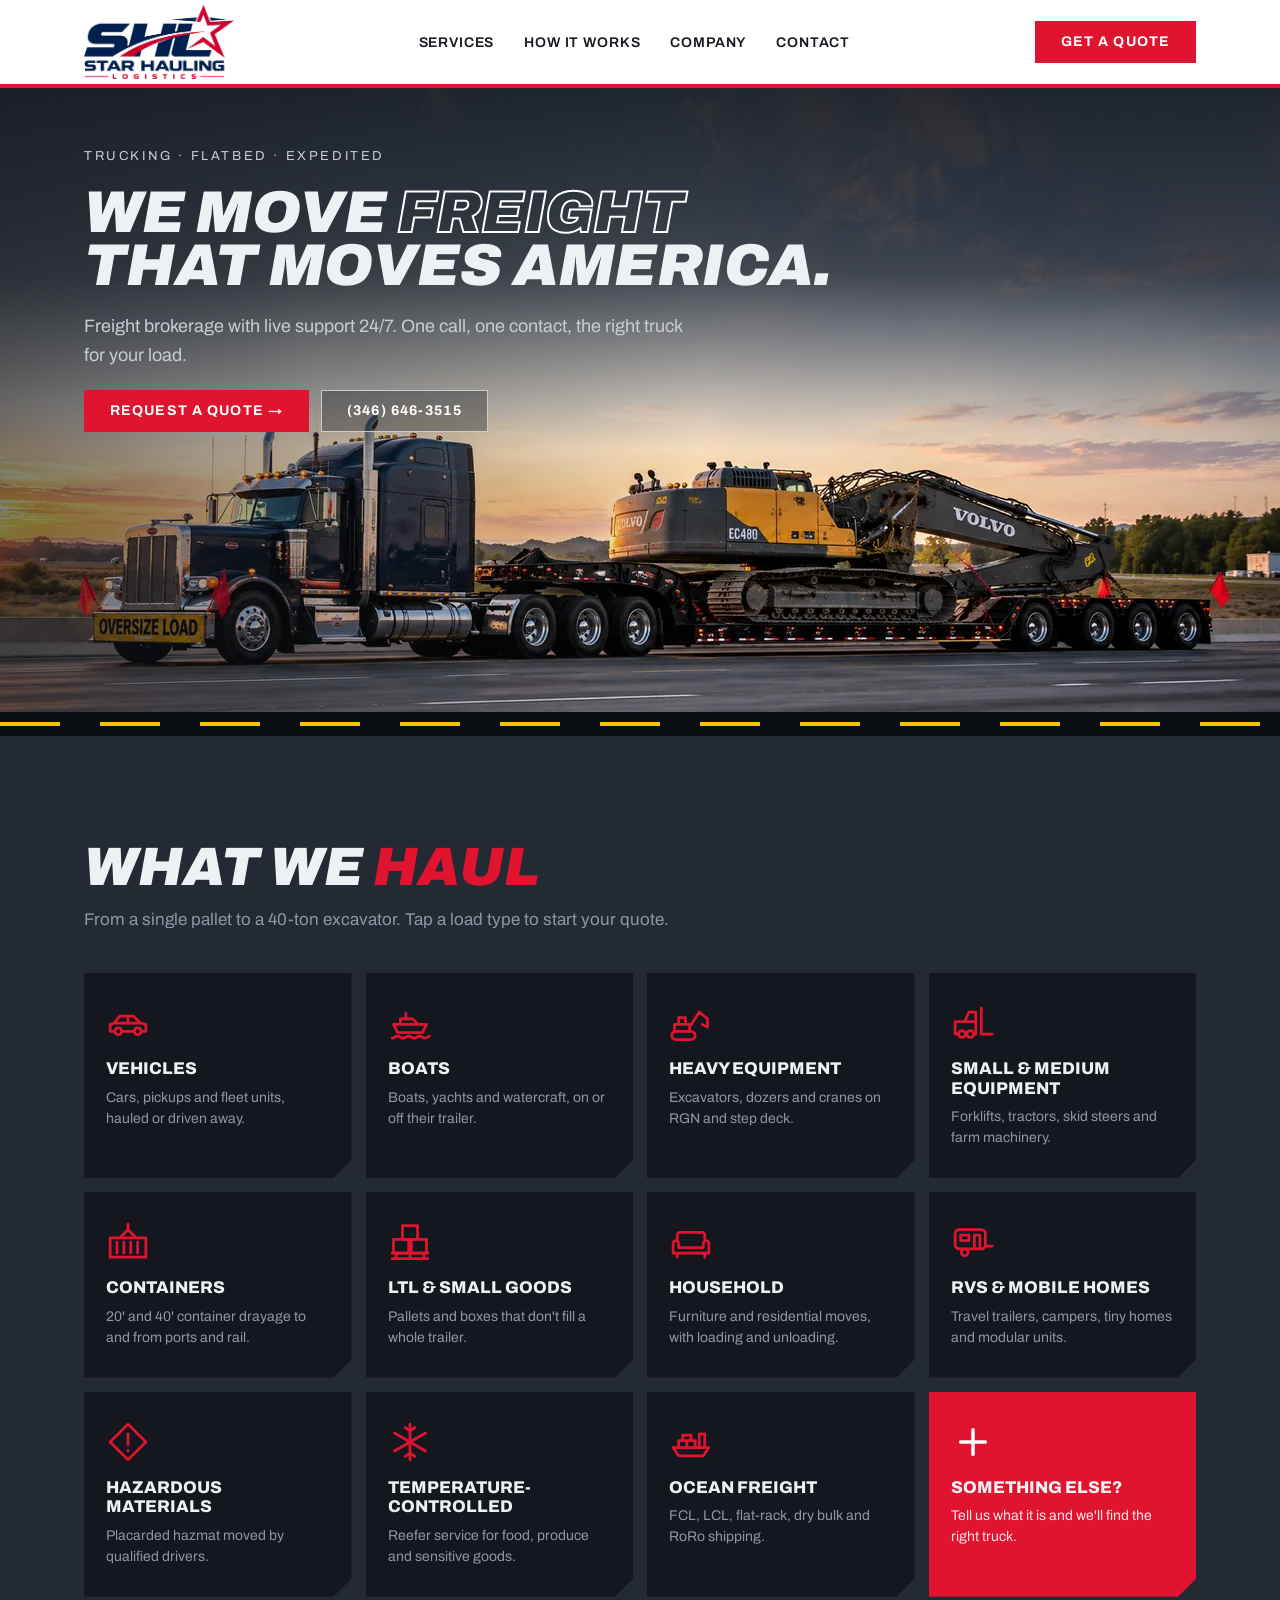
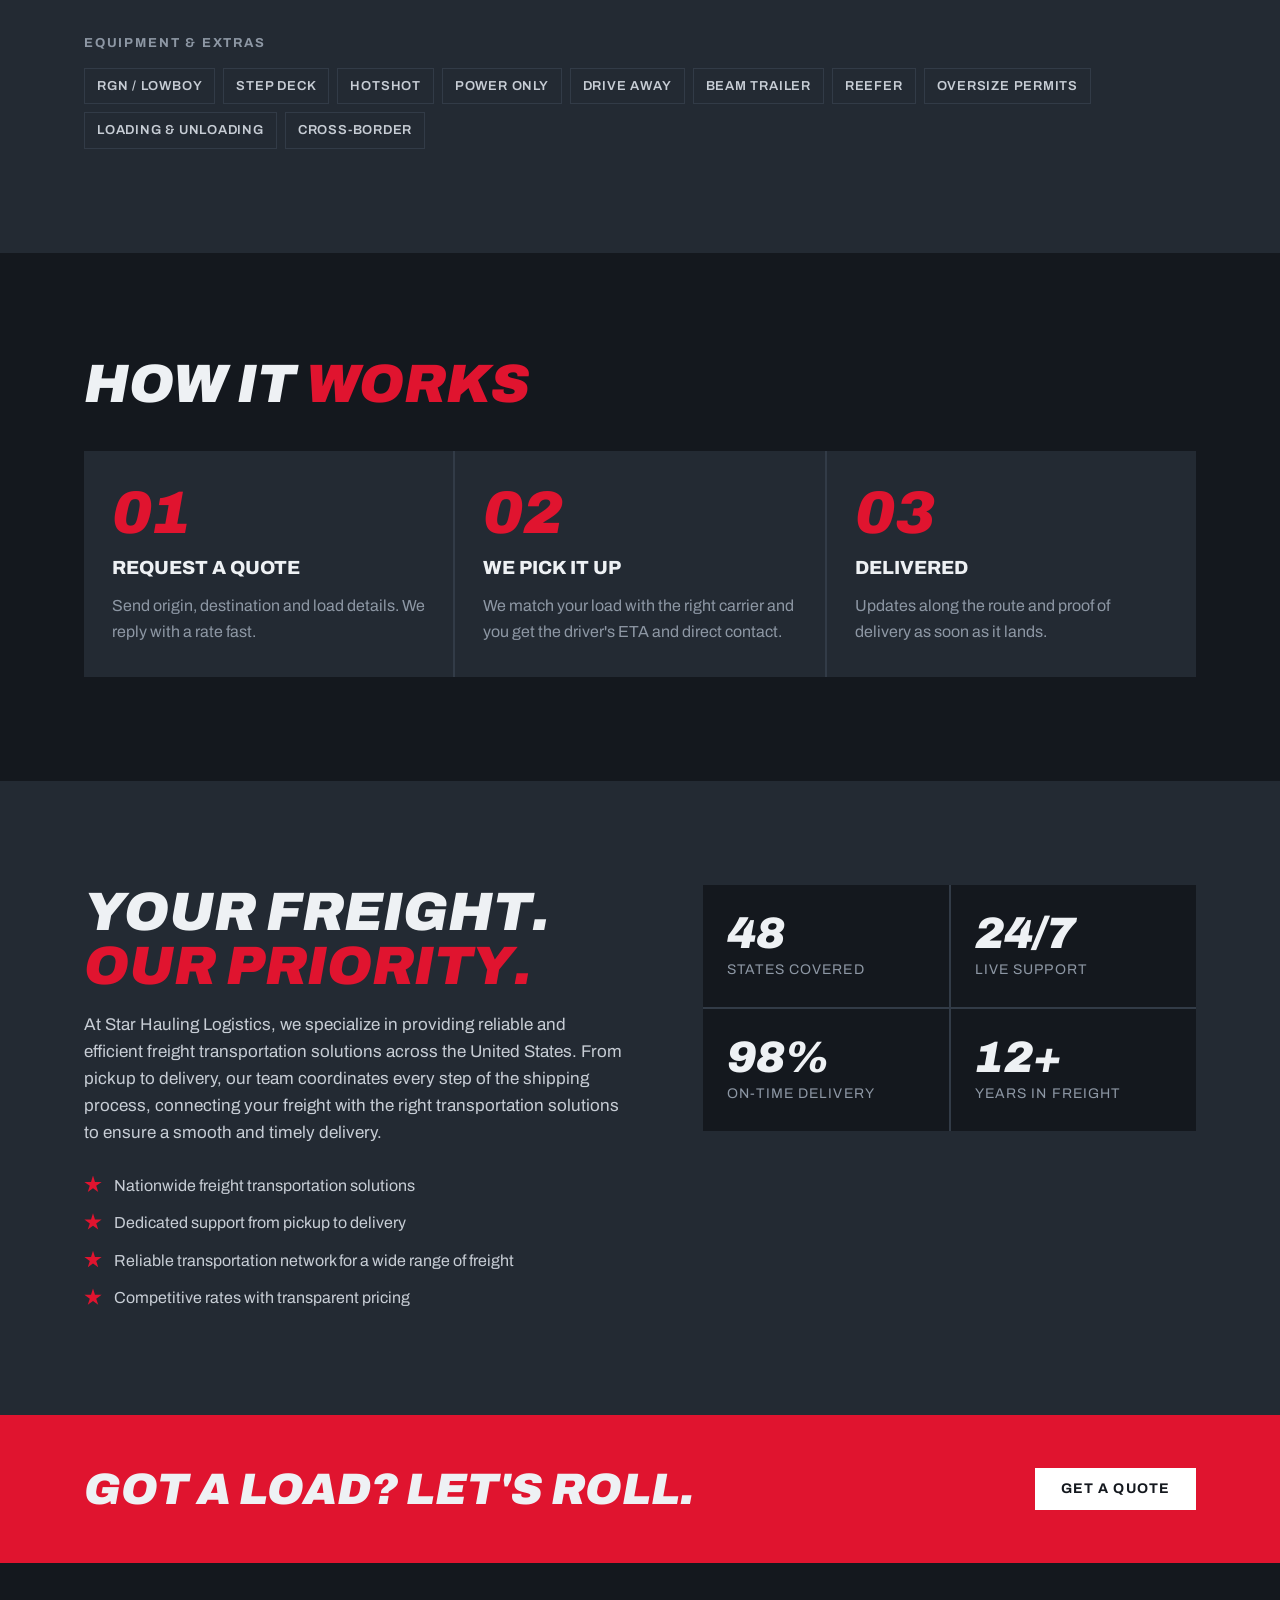
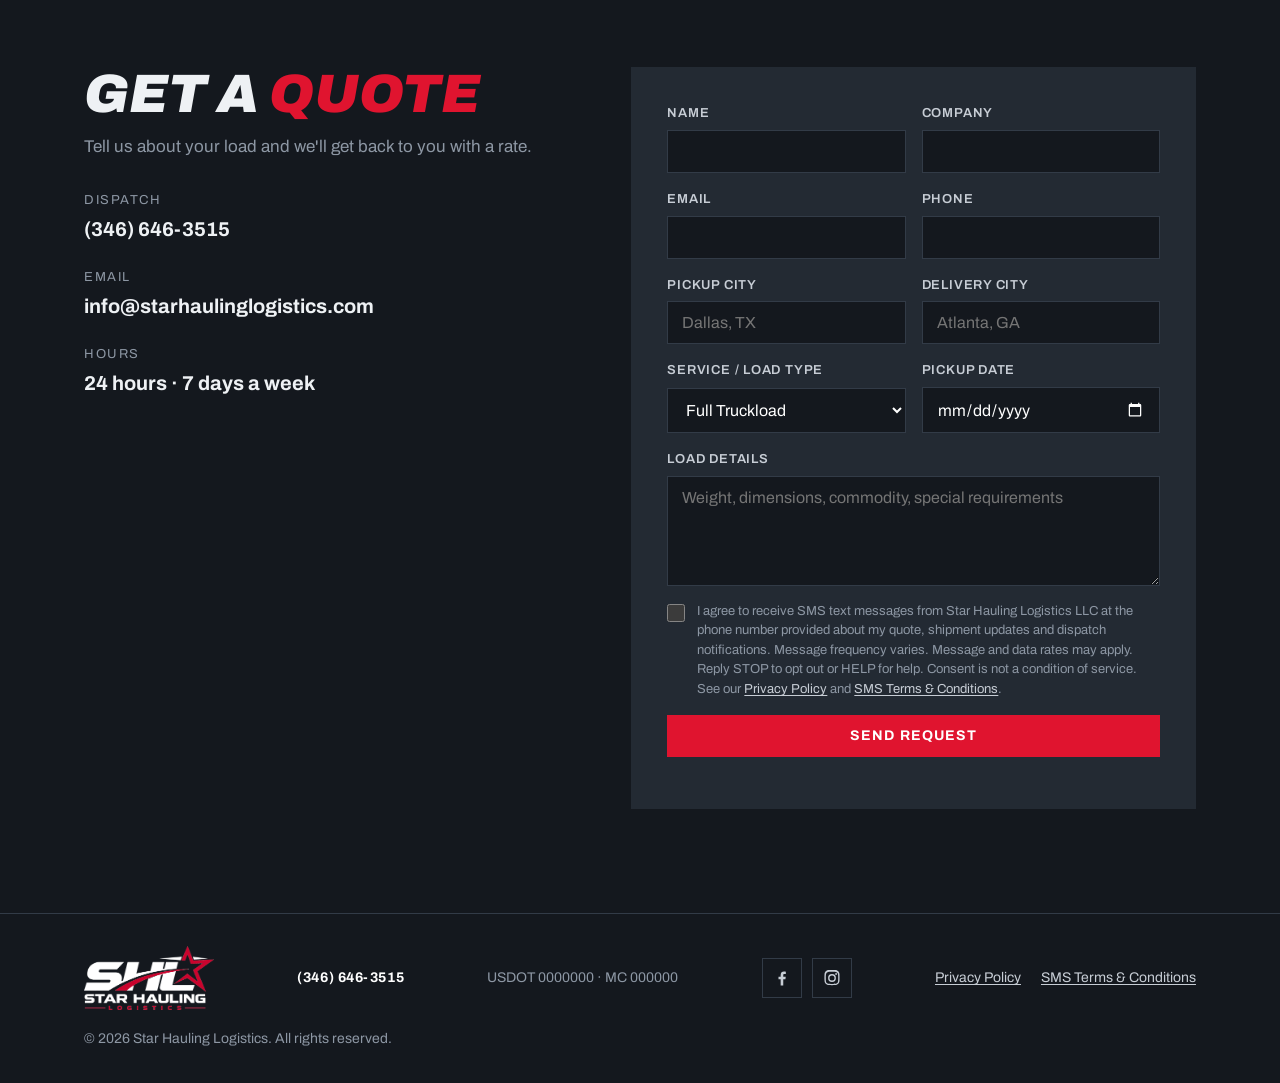
==== commit 1ec6ae9a: "Describe Star Hauling as a freight brokerage, not a carrier Replace the company section with the cli" ====
--- a/index.html
+++ b/index.html
@@ -3,11 +3,11 @@
 <head>
   <meta charset="utf-8">
   <meta name="viewport" content="width=device-width, initial-scale=1">
-  <title>Star Hauling Logistics | Trucking, Flatbed &amp; Expedited Freight</title>
-  <meta name="description" content="Star Hauling Logistics is an asset-based trucking company offering full truckload, flatbed, expedited freight and brokerage with 24/7 live dispatch.">
+  <title>Star Hauling Logistics | Freight Brokerage &amp; Transportation Solutions</title>
+  <meta name="description" content="Star Hauling Logistics is a freight brokerage coordinating full truckload, flatbed and expedited freight across the United States, with 24/7 support from pickup to delivery.">
   <meta name="robots" content="noindex, nofollow">
   <meta property="og:title" content="Star Hauling Logistics">
-  <meta property="og:description" content="Full truckload, flatbed and expedited freight with 24/7 live dispatch.">
+  <meta property="og:description" content="Full truckload, flatbed and expedited freight solutions across the United States, with 24/7 support.">
   <meta property="og:image" content="assets/logo.png">
   <meta name="theme-color" content="#14181E">
   <link rel="icon" href="assets/favicon.ico" sizes="any">
@@ -49,7 +49,7 @@
       <div class="container">
         <span class="tag">Trucking · Flatbed · Expedited</span>
         <h1>We move <span>freight</span> that moves America.</h1>
-        <p class="lead">Asset-based carrier with live dispatch 24/7. One call, one contact, one truck on your load.</p>
+        <p class="lead">Freight brokerage with live support 24/7. One call, one contact, the right truck for your load.</p>
         <div class="cta-row">
           <a class="btn btn-red" href="#contact">Request a Quote →</a>
           <a class="btn btn-line" href="tel:+13466463515">(346) 646-3515</a>
@@ -142,7 +142,7 @@
         </div>
         <div class="steps">
           <div class="step"><b>01</b><h3>Request a quote</h3><p>Send origin, destination and load details. We reply with a rate fast.</p></div>
-          <div class="step"><b>02</b><h3>We pick it up</h3><p>A truck is assigned and you get the driver's ETA and direct contact.</p></div>
+          <div class="step"><b>02</b><h3>We pick it up</h3><p>We match your load with the right carrier and you get the driver's ETA and direct contact.</p></div>
           <div class="step"><b>03</b><h3>Delivered</h3><p>Updates along the route and proof of delivery as soon as it lands.</p></div>
         </div>
       </div>
@@ -151,20 +151,20 @@
     <section class="section section-alt" id="company">
       <div class="container company">
         <div>
-          <h2 class="h2">A carrier you can <i>call by name</i></h2>
-          <p class="body">Star Hauling Logistics is a family-run trucking company. Every shipment has one point of contact from pickup to delivery, and our dispatch team answers the phone day or night.</p>
+          <h2 class="h2">Your freight. <i>Our priority.</i></h2>
+          <p class="body">At Star Hauling Logistics, we specialize in providing reliable and efficient freight transportation solutions across the United States. From pickup to delivery, our team coordinates every step of the shipping process, connecting your freight with the right transportation solutions to ensure a smooth and timely delivery.</p>
           <ul class="checks">
-            <li>Licensed and insured carrier · USDOT 0000000 · MC 000000</li>
-            <li>Real-time updates at pickup, in transit and at delivery</li>
-            <li>Modern, well-maintained equipment and a clean safety record</li>
-            <li>Transparent rates with no surprise fees</li>
+            <li>Nationwide freight transportation solutions</li>
+            <li>Dedicated support from pickup to delivery</li>
+            <li>Reliable transportation network for a wide range of freight</li>
+            <li>Competitive rates with transparent pricing</li>
           </ul>
         </div>
         <div class="facts">
           <div class="fact"><b>48</b><span>States covered</span></div>
-          <div class="fact"><b>24/7</b><span>Live dispatch</span></div>
+          <div class="fact"><b>24/7</b><span>Live support</span></div>
           <div class="fact"><b>98%</b><span>On-time delivery</span></div>
-          <div class="fact"><b>12+</b><span>Years on the road</span></div>
+          <div class="fact"><b>12+</b><span>Years in freight</span></div>
         </div>
       </div>
     </section>
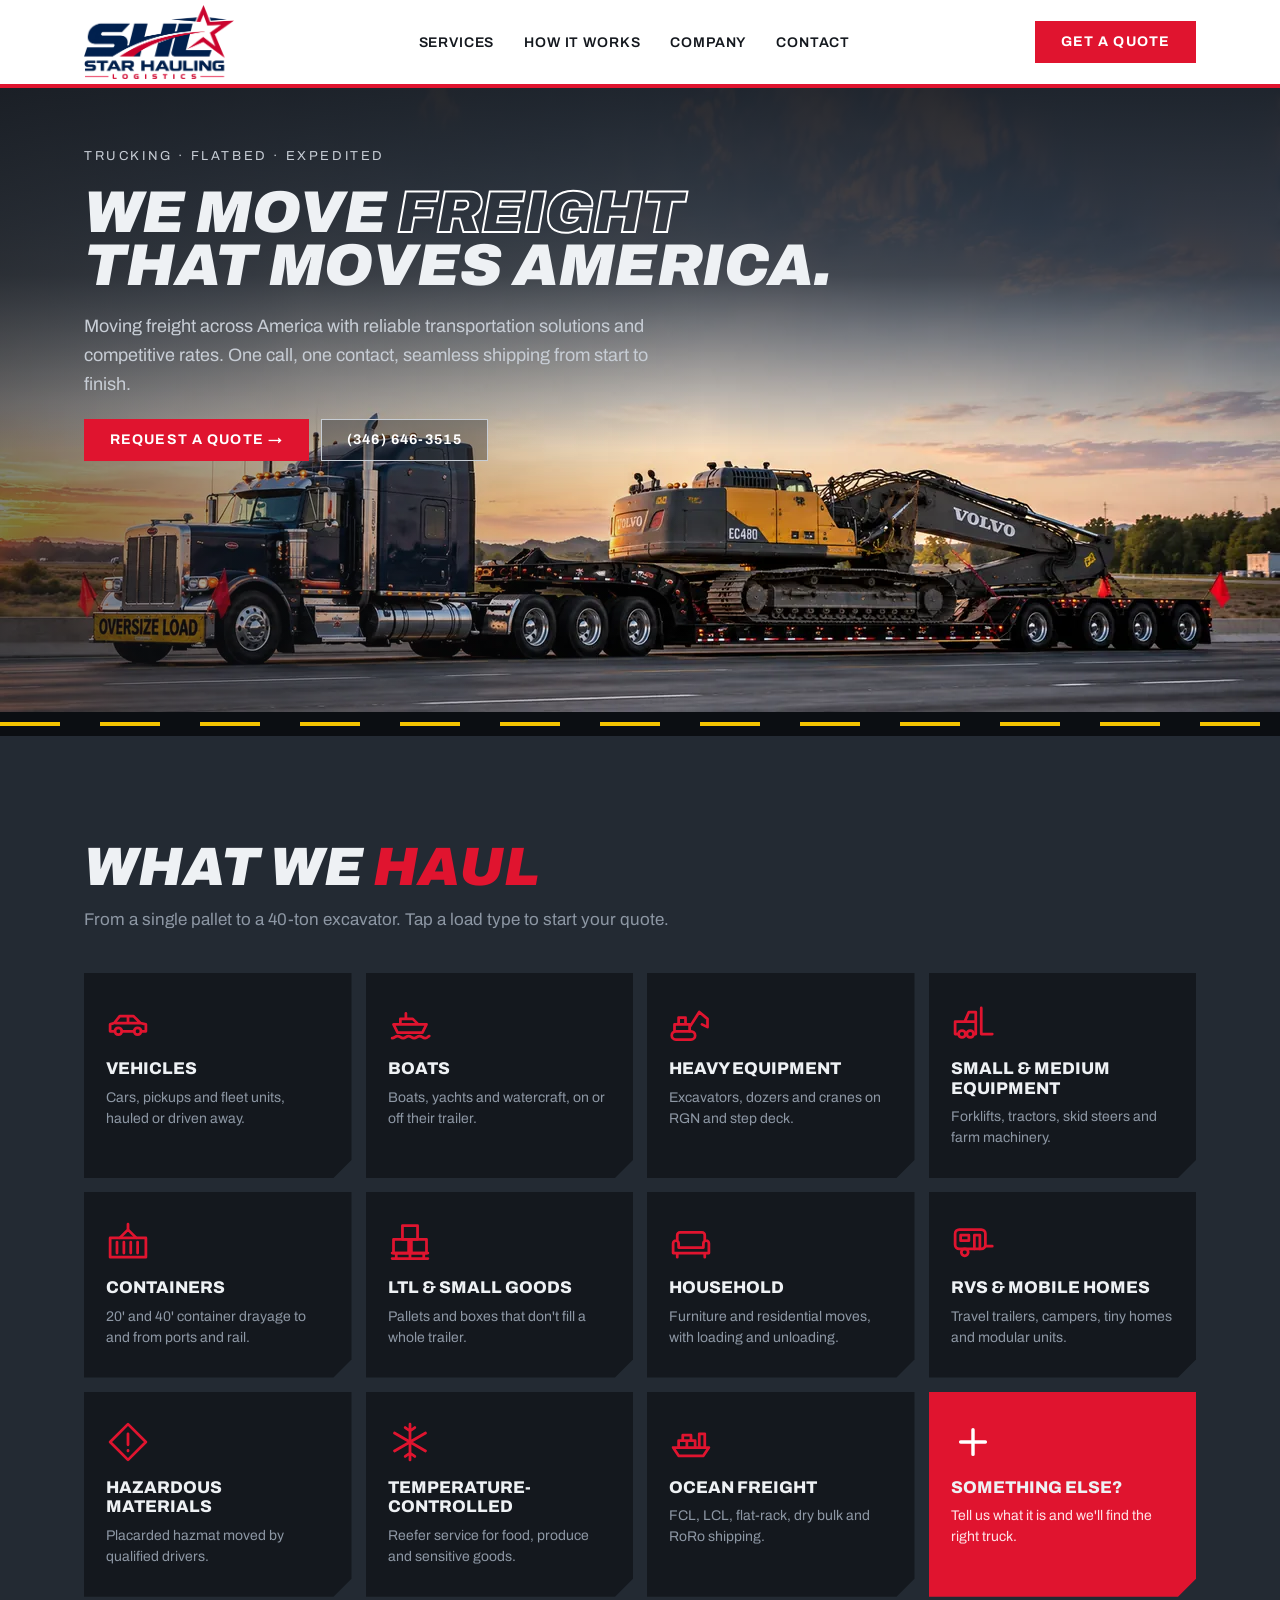
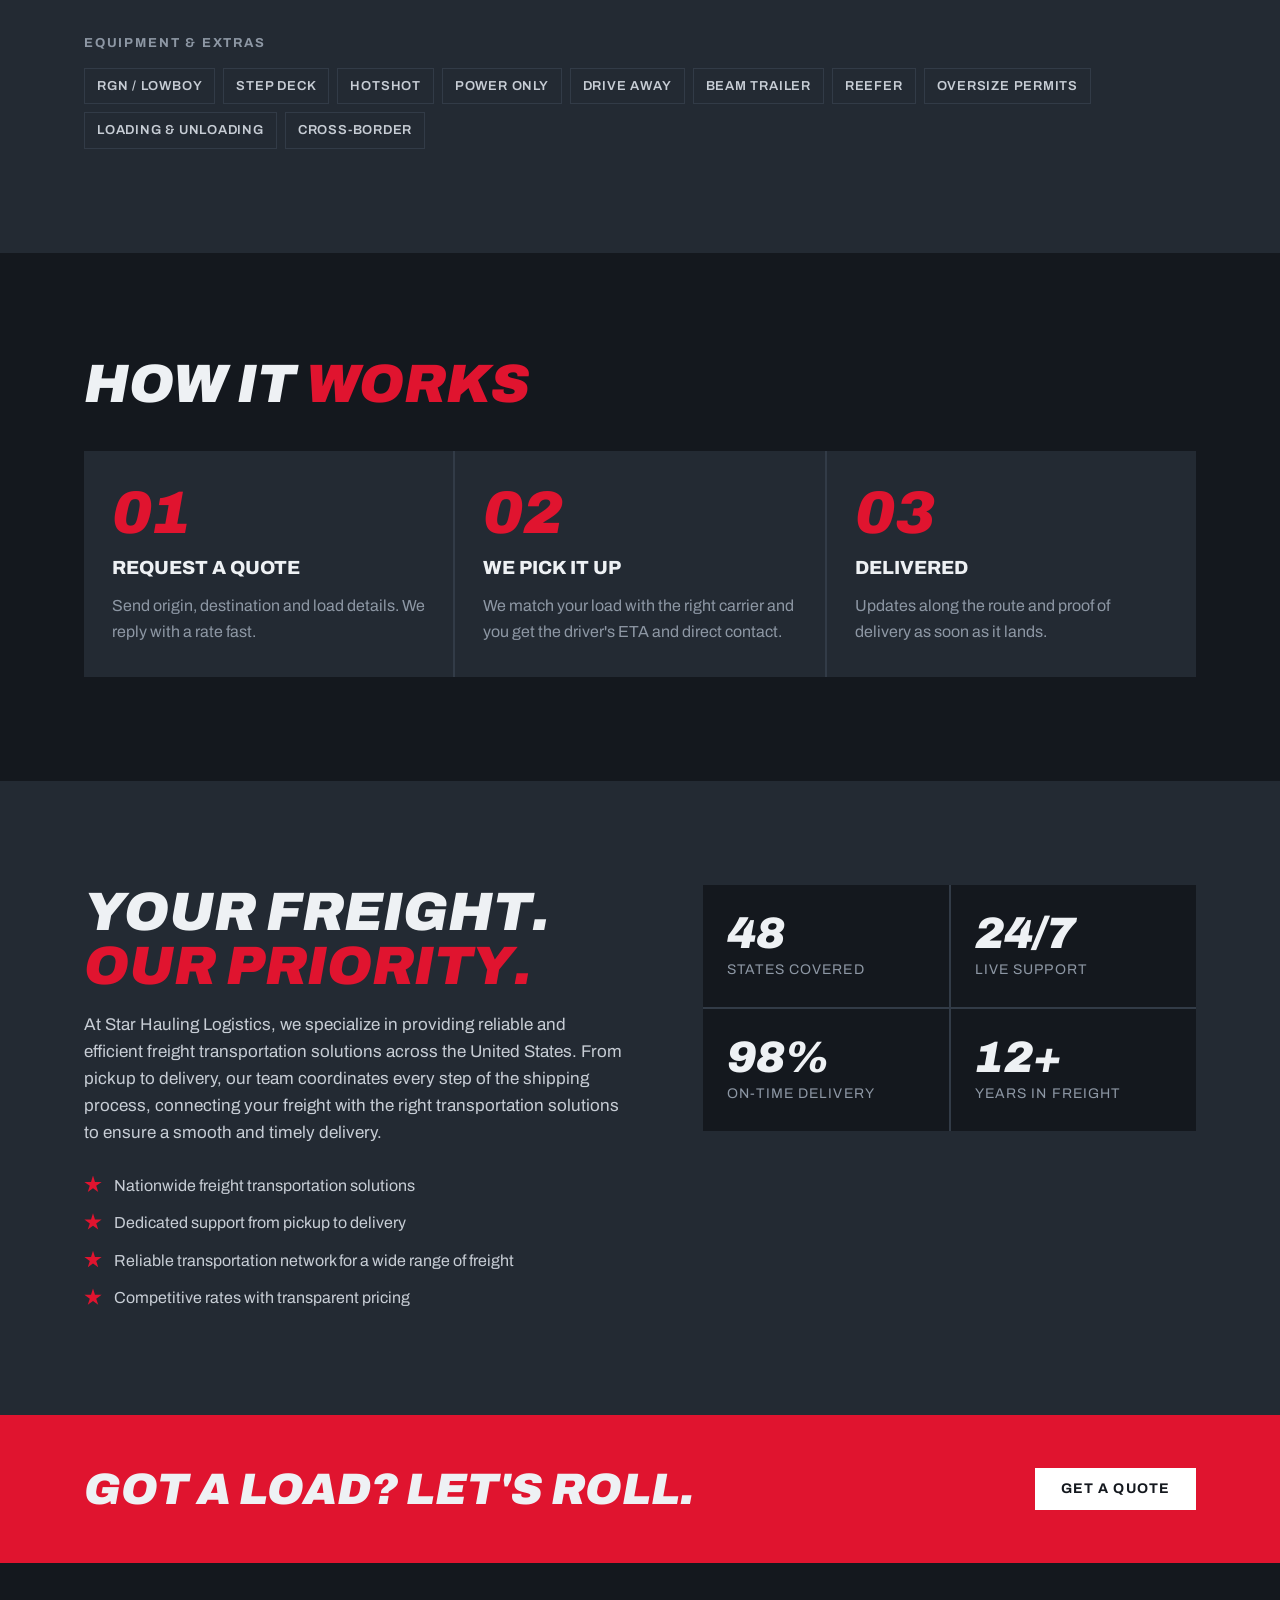
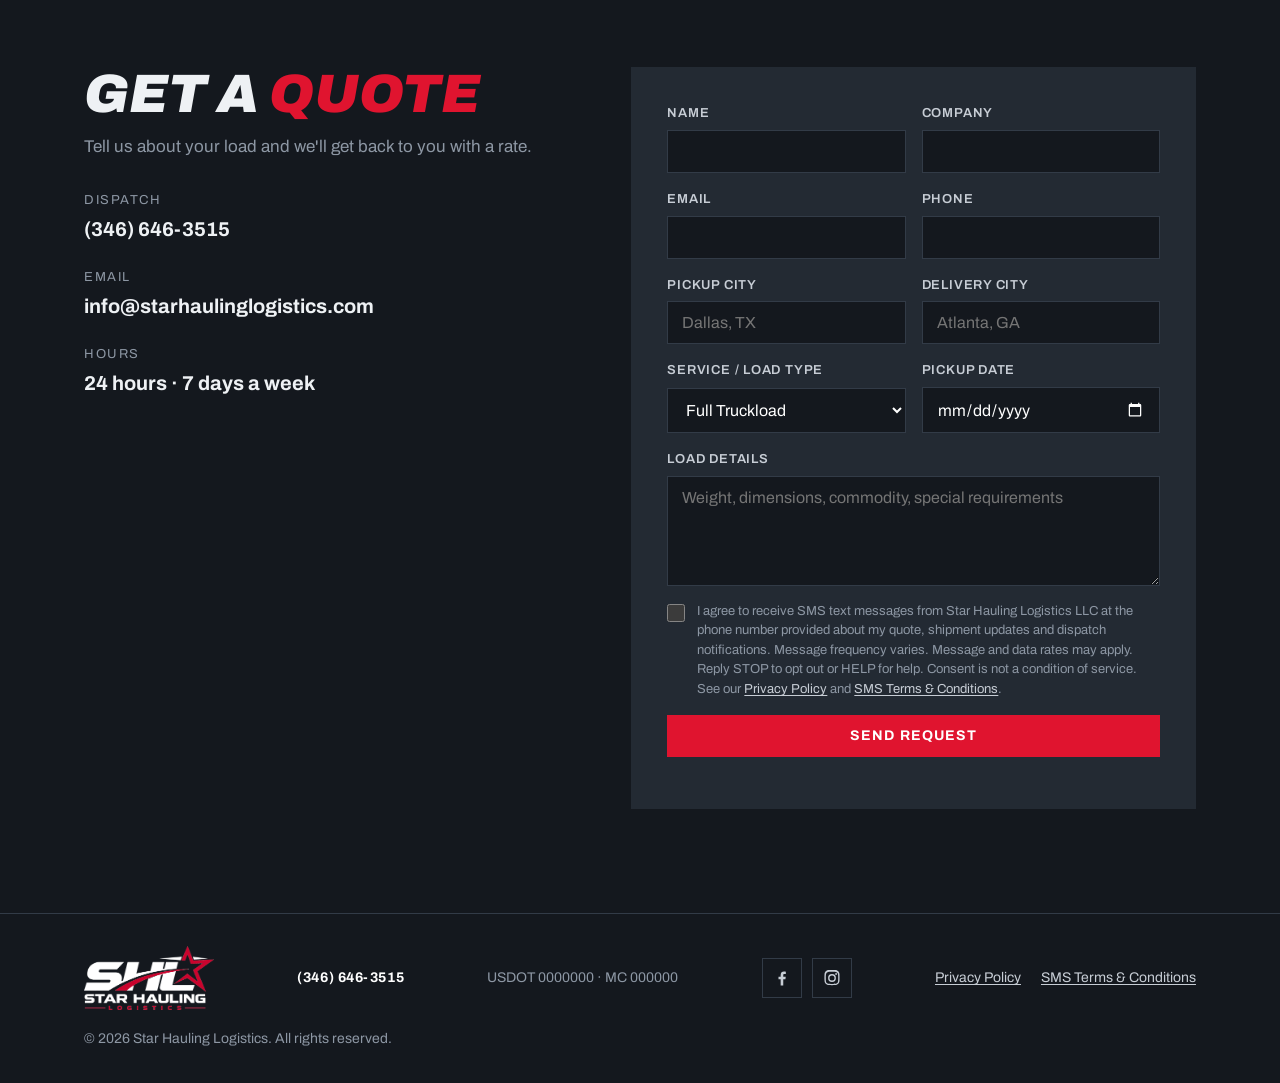
==== commit f8d84854: "Hero subtitle: client's exact copy Co-Authored-By: Claude Opus 5.5 (1M context) <noreply@anthropic.c" ====
--- a/index.html
+++ b/index.html
@@ -49,7 +49,7 @@
       <div class="container">
         <span class="tag">Trucking · Flatbed · Expedited</span>
         <h1>We move <span>freight</span> that moves America.</h1>
-        <p class="lead">Freight brokerage with live support 24/7. One call, one contact, the right truck for your load.</p>
+        <p class="lead">Moving freight across America with reliable transportation solutions and competitive rates. One call, one contact, seamless shipping from start to finish.</p>
         <div class="cta-row">
           <a class="btn btn-red" href="#contact">Request a Quote →</a>
           <a class="btn btn-line" href="tel:+13466463515">(346) 646-3515</a>
--- a/styles.css
+++ b/styles.css
@@ -60,7 +60,7 @@
 @media (min-width: 901px) { .nav-links .mobile-cta { display: none; } }
 
 /* Hero */
-.hero { position: relative; overflow: hidden; display: flex; flex-direction: column; aspect-ratio: 1816 / 885; min-height: 560px; max-height: 860px; padding-top: clamp(40px, 4.5vw, 72px); }
+.hero { position: relative; overflow: hidden; display: flex; flex-direction: column; height: clamp(560px, calc(100vw * 885 / 1816), 1100px); padding-top: clamp(40px, 4.5vw, 72px); }
 .hero-bg img { position: absolute; inset: 0; width: 100%; height: 100%; object-fit: cover; object-position: 50% 100%; }
 .hero::before { content: ""; position: absolute; inset: 0; z-index: 1; background: linear-gradient(180deg, rgba(20,24,30,.9) 0%, rgba(20,24,30,.72) 30%, rgba(20,24,30,0) 58%), linear-gradient(90deg, rgba(20,24,30,.55) 0%, rgba(20,24,30,0) 55%); }
 .hero .container { position: relative; z-index: 2; width: 100%; display: grid; gap: 20px; justify-items: start; }
@@ -77,7 +77,7 @@
   @keyframes road { to { background-position: -100px center, 0 0; } }
 }
 @media (max-width: 860px) {
-  .hero { aspect-ratio: auto; min-height: 0; max-height: none; padding: 0 0 48px; }
+  .hero { height: auto; padding: 0 0 48px; }
   .hero-bg { position: relative; display: block; }
   .hero-bg img { position: static; height: auto; }
   .hero-bg::after { content: ""; position: absolute; left: 0; right: 0; bottom: 0; height: 40%; background: linear-gradient(180deg, rgba(20,24,30,0), var(--graph)); }
